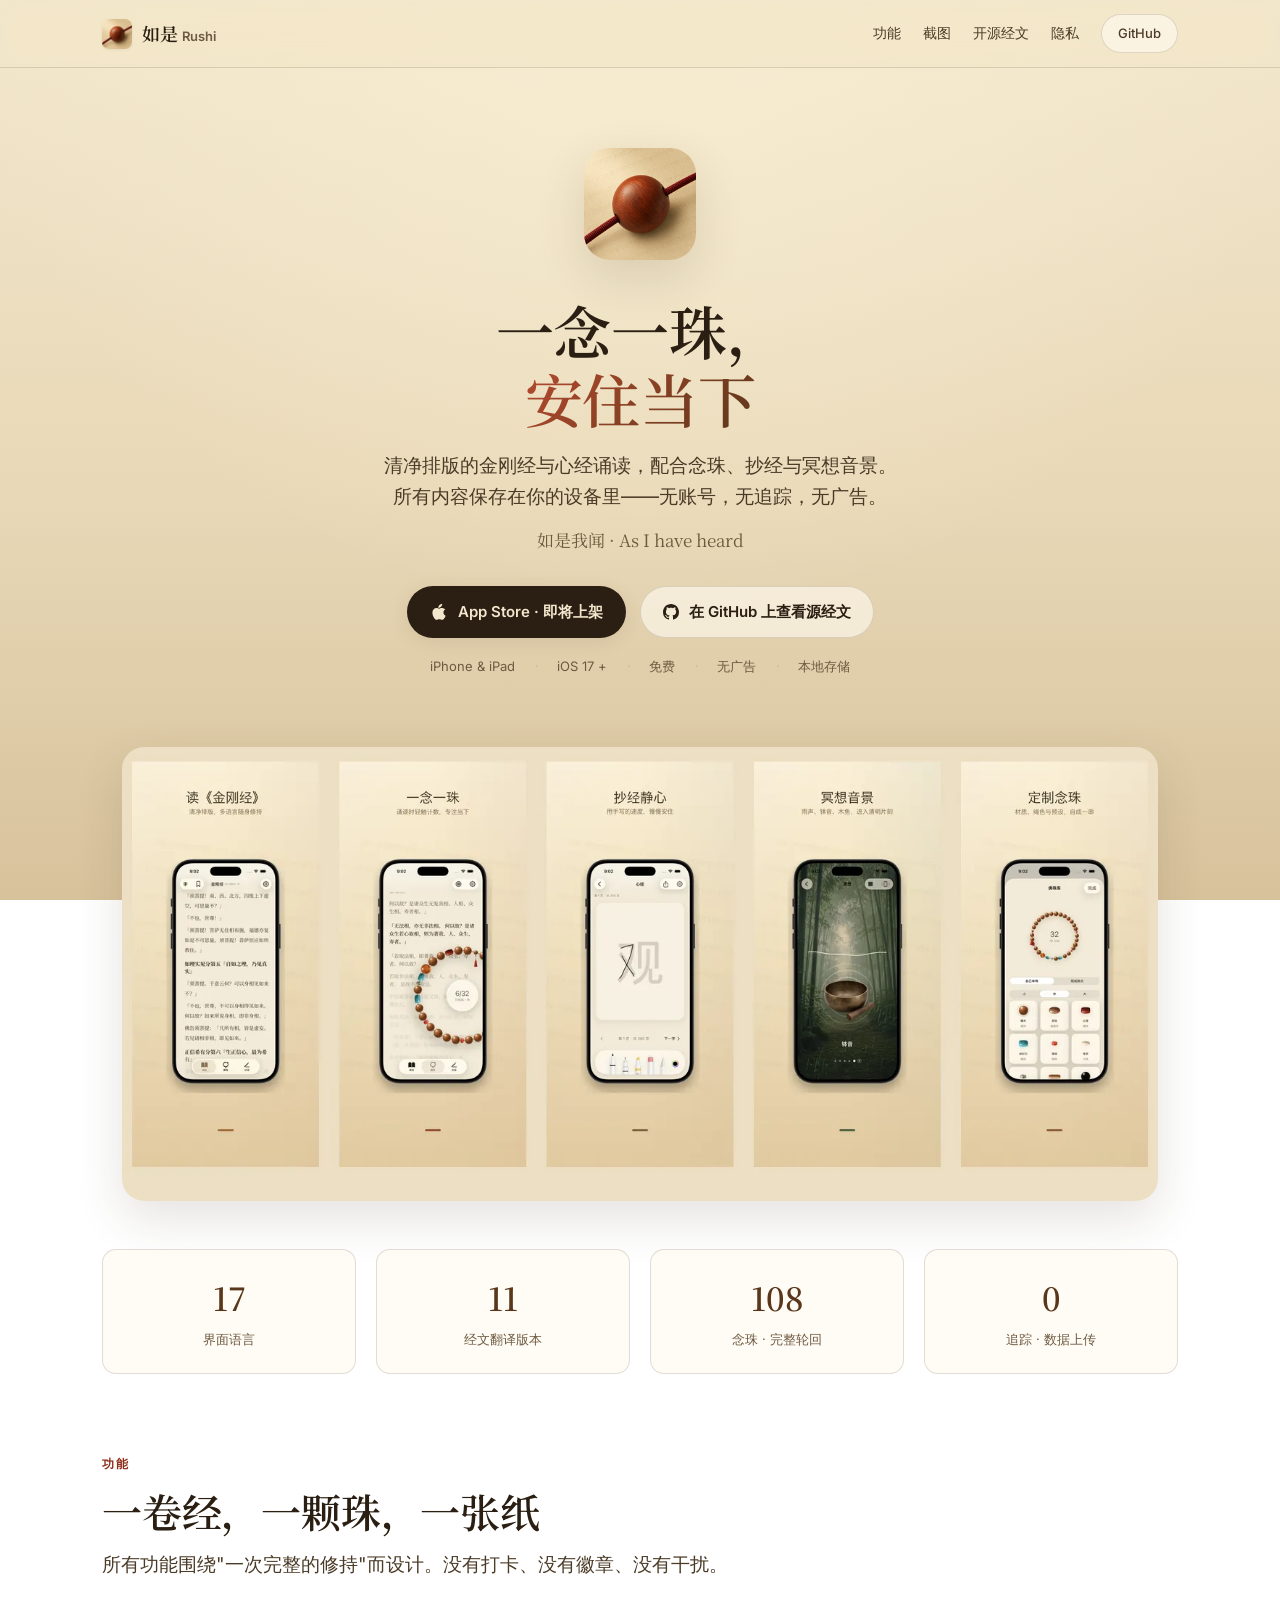
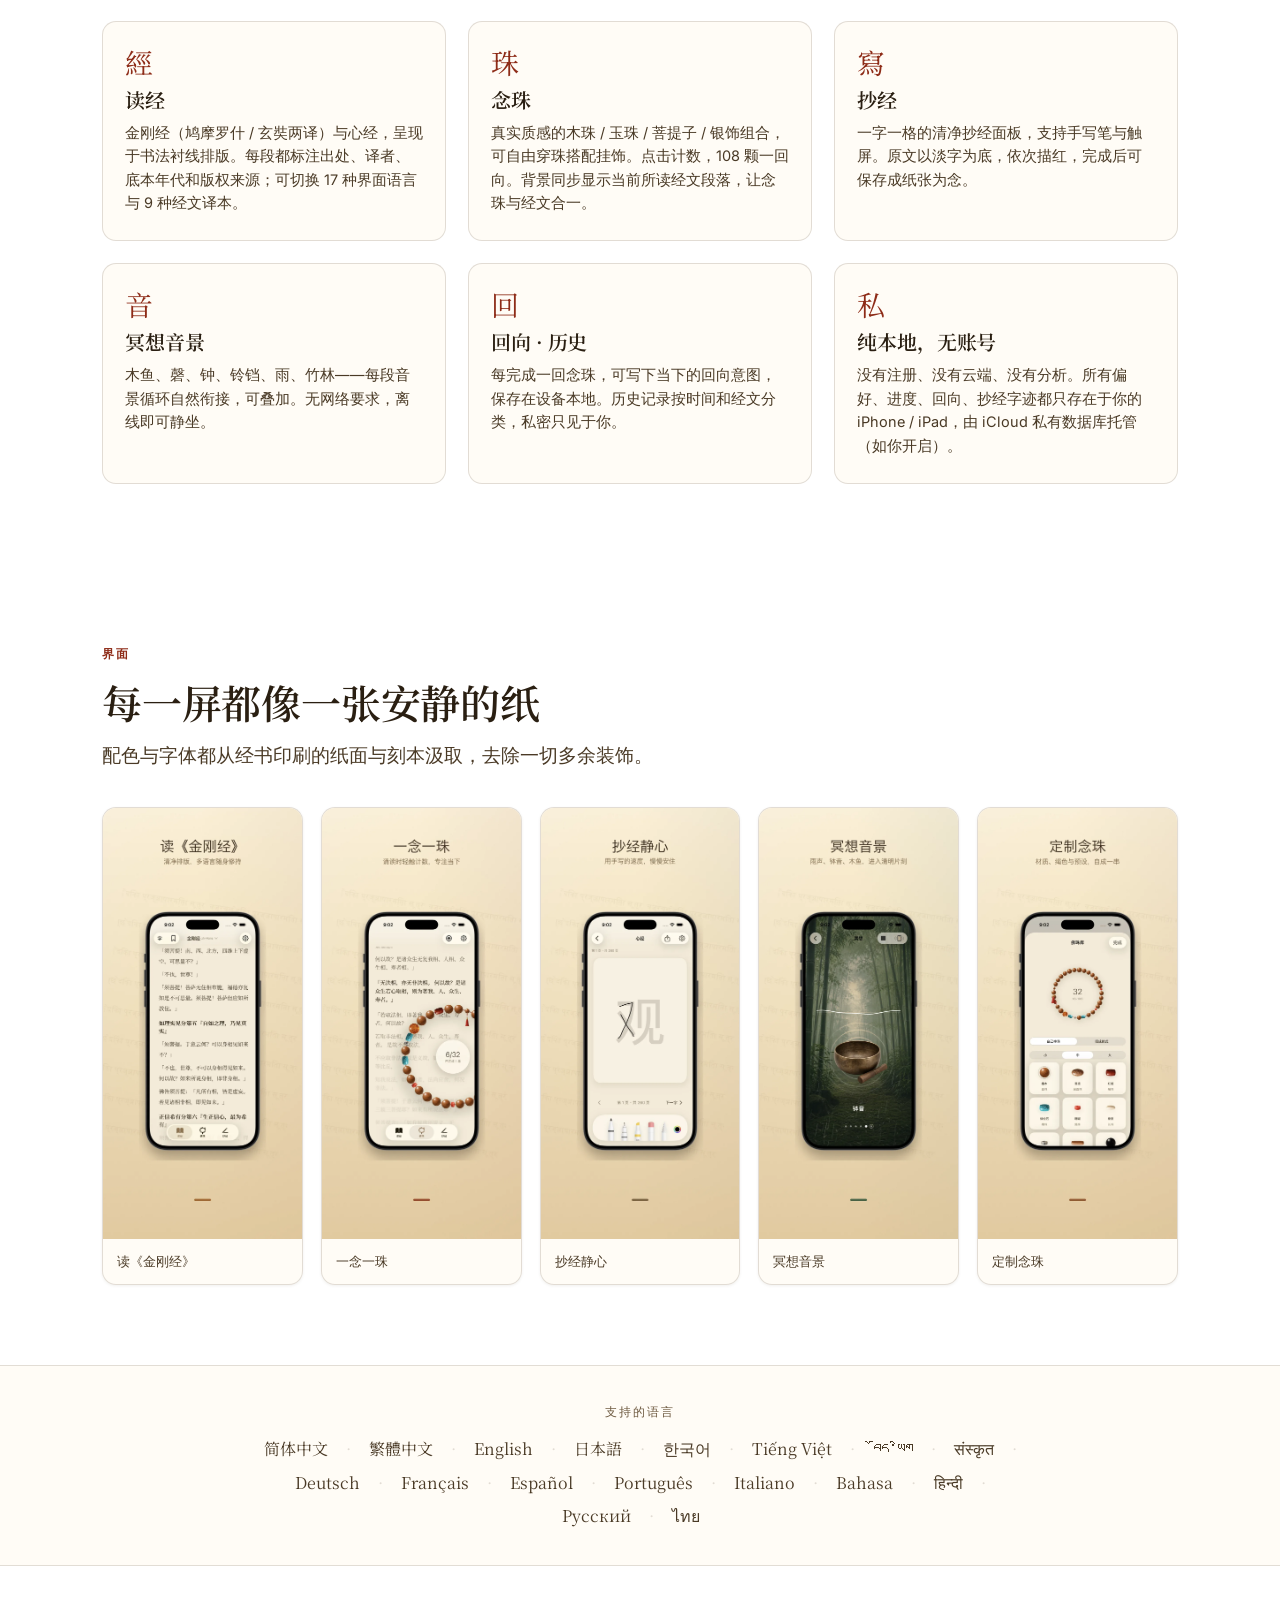
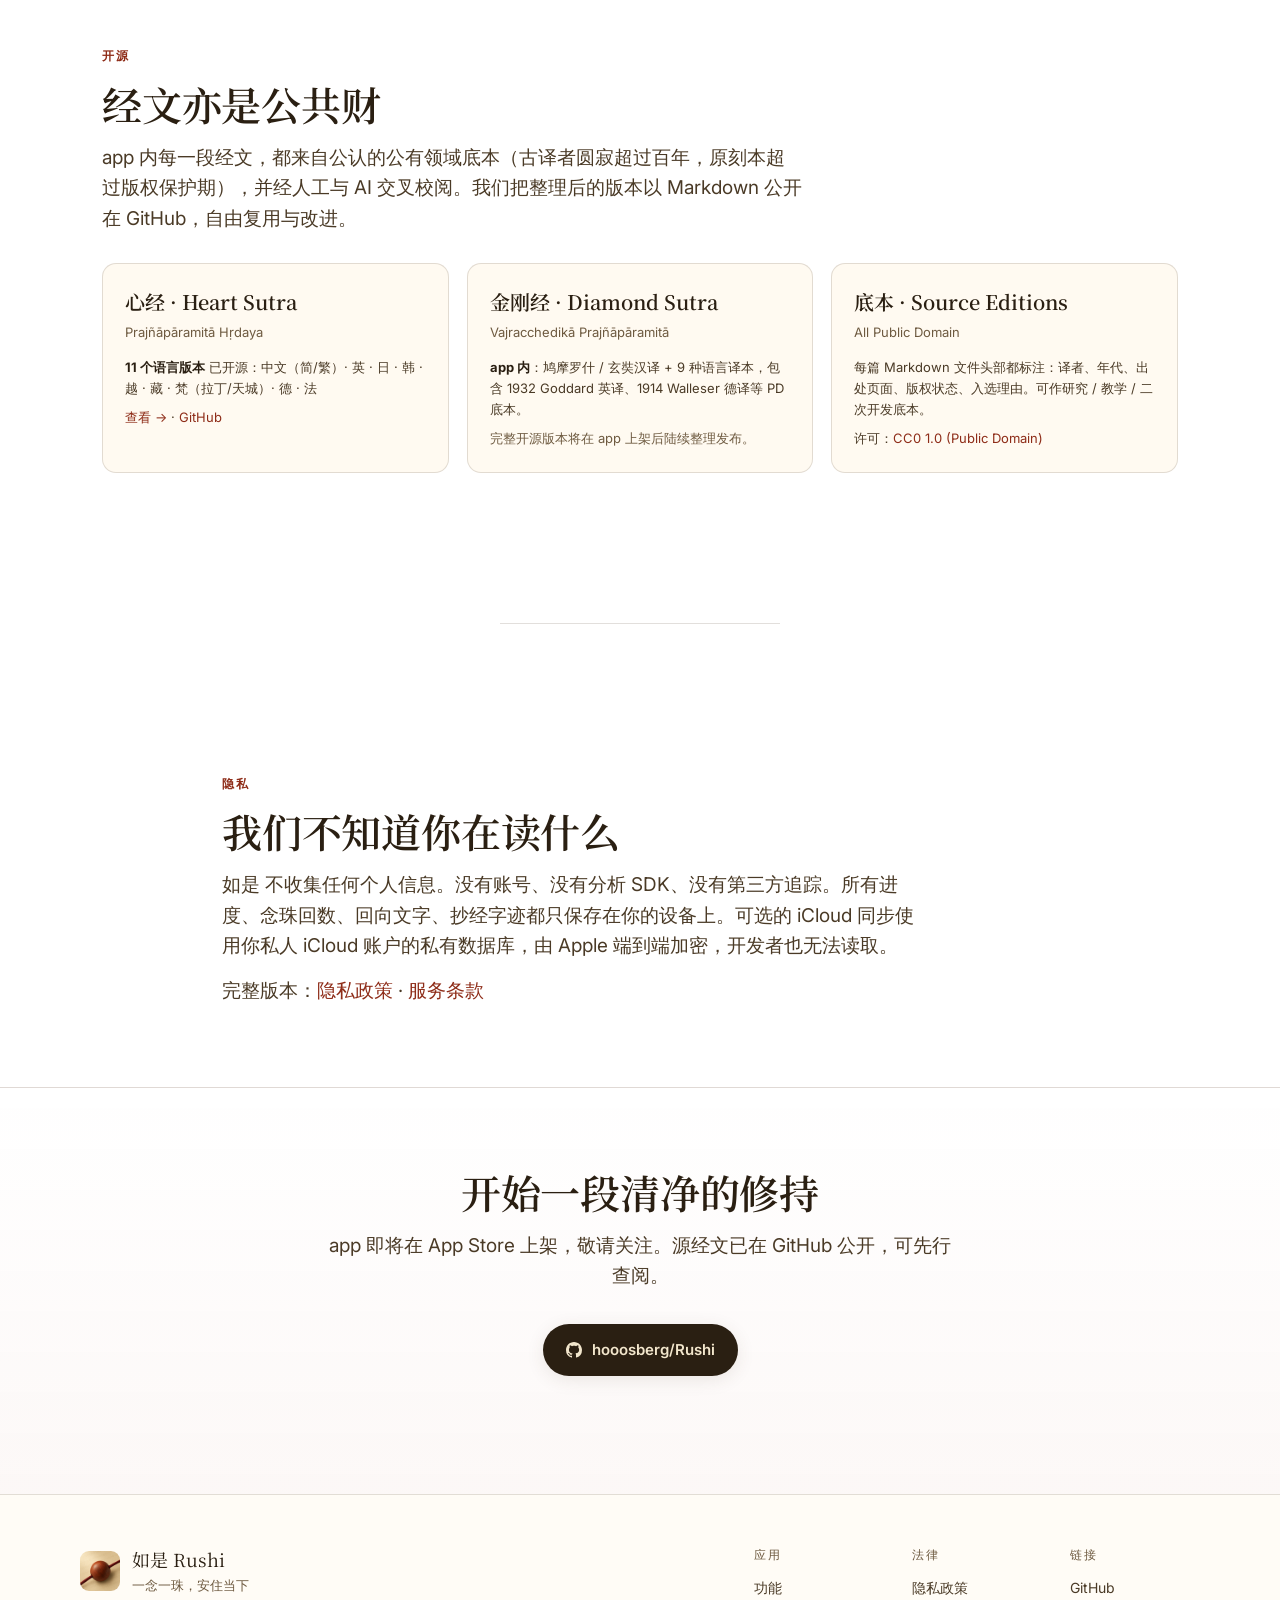
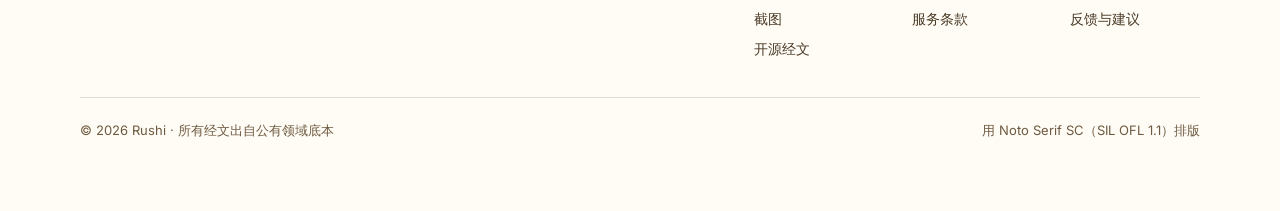
==== index.html @ 954cadf7 "init: 如是 Rushi 落地页 + 心经开源版本 - 站点（GitHub Pages）   - index.html：清净禅意排版的 hero / 功能 / 截图 / 多语言 / 经文开源 / " ====
<!DOCTYPE html>
<html lang="zh-Hans">
<head>
  <meta charset="UTF-8">
  <meta name="viewport" content="width=device-width, initial-scale=1.0">
  <title>如是 Rushi — 一念一珠，安住当下 · 金刚经 / 心经多语种诵读</title>
  <meta name="description" content="如是（Rushi）是一款 iPhone / iPad 上的清净修持应用：读经、念珠、抄经、冥想音景，支持中文、英文、日文、韩文、越南文、藏文、梵文、德文、法文等十余种语言。100% 设备本地，无账号、无追踪、无广告。">
  <meta name="keywords" content="金刚经, 心经, 念珠, 佛珠 app, 抄经, 冥想 app, Diamond Sutra, Heart Sutra, mala, prajna, mindfulness app">
  <meta name="author" content="Rushi">
  <meta name="theme-color" content="#F2E6CC">
  <link rel="canonical" href="https://hooosberg.github.io/Rushi/">
  <link rel="stylesheet" href="./styles.css">
  <link rel="icon" type="image/png" sizes="32x32" href="./icons/app-icon-32.png">
  <link rel="icon" type="image/png" sizes="192x192" href="./icons/app-icon-180.png">
  <link rel="apple-touch-icon" sizes="180x180" href="./icons/app-icon-180.png">

  <!-- Open Graph / Twitter -->
  <meta property="og:title" content="如是 Rushi — 一念一珠，安住当下">
  <meta property="og:description" content="清净排版的金刚经 / 心经多语种诵读、念珠、抄经与冥想音景。100% 本地，无追踪。">
  <meta property="og:type" content="website">
  <meta property="og:url" content="https://hooosberg.github.io/Rushi/">
  <meta property="og:image" content="https://hooosberg.github.io/Rushi/posters/sheet-zh-Hans.webp">
  <meta property="og:locale" content="zh_CN">
  <meta property="og:locale:alternate" content="en_US">
  <meta property="og:locale:alternate" content="ja_JP">
  <meta property="og:locale:alternate" content="ko_KR">
  <meta name="twitter:card" content="summary_large_image">
  <meta name="twitter:title" content="如是 Rushi — 一念一珠，安住当下">
  <meta name="twitter:description" content="清净排版的金刚经 / 心经多语种诵读、念珠、抄经与冥想音景。">
  <meta name="twitter:image" content="https://hooosberg.github.io/Rushi/posters/sheet-zh-Hans.webp">

  <!-- Structured data -->
  <script type="application/ld+json">
  {
    "@context": "https://schema.org",
    "@type": "MobileApplication",
    "name": "如是 Rushi",
    "operatingSystem": "iOS 17.0+",
    "applicationCategory": "LifestyleApplication",
    "applicationSubCategory": "Mindfulness & Buddhist Practice",
    "description": "清净排版的金刚经 / 心经多语种诵读、念珠、抄经与冥想音景。所有数据保存在设备本地。",
    "url": "https://hooosberg.github.io/Rushi/",
    "image": "https://hooosberg.github.io/Rushi/icons/app-icon-1024.png",
    "inLanguage": ["zh-Hans","zh-Hant","en","ja","ko","vi","bo","sa","de","fr","th","hi","es","pt","ru","it","id"],
    "offers": { "@type": "Offer", "price": "0", "priceCurrency": "USD" }
  }
  </script>
</head>
<body>

<!-- ============================ Nav ============================ -->
<nav class="nav">
  <div class="nav-inner">
    <a href="#top" class="nav-brand">
      <img src="./icons/app-icon-64.png" alt="如是 app icon">
      <span><span class="name-cn">如是</span><span class="name-en">Rushi</span></span>
    </a>
    <div class="nav-links">
      <a href="#features">功能</a>
      <a href="#screenshots">截图</a>
      <a href="#sutras">开源经文</a>
      <a href="#privacy-promise">隐私</a>
      <a href="https://github.com/hooosberg/Rushi" class="btn btn-outline" style="padding:8px 16px;font-size:13px">GitHub</a>
    </div>
  </div>
</nav>

<!-- ============================ Hero ============================ -->
<section class="hero" id="top">
  <img src="./icons/app-icon-180.png" alt="如是 app icon" class="hero-icon">
  <h1>一念一珠，<br><span class="glyph">安住当下</span></h1>
  <p class="lede">清净排版的金刚经与心经诵读，配合念珠、抄经与冥想音景。<br>所有内容保存在你的设备里——无账号，无追踪，无广告。</p>
  <p class="subtitle">如是我闻 · As I have heard</p>

  <div class="cta-row">
    <a href="#download" class="btn btn-primary">
      <svg width="18" height="18" viewBox="0 0 384 512" fill="currentColor"><path d="M318.7 268.7c-.2-36.7 16.4-64.4 50-84.8-18.8-26.9-47.2-41.7-84.7-44.6-35.5-2.8-74.3 20.7-88.5 20.7-15 0-49.4-19.7-76.4-19.7C63.3 141.2 4 184.8 4 273.5q0 39.3 14.4 81.2c12.8 36.7 59 126.7 107.2 125.2 25.2-.6 43-17.9 75.8-17.9 31.8 0 48.3 17.9 76.4 17.9 48.6-.7 90.4-82.5 102.6-119.3-65.2-30.7-61.7-90-61.7-91.9zM254.6 100.4C285.3 64 282.5 30.9 281.6 19c-27.6 1.6-59.5 18.8-77.7 39.9-20 22.6-31.7 50.6-29.2 81.9 29.8 2.3 56.9-13 79.9-40.4z"/></svg>
      App Store · 即将上架
    </a>
    <a href="https://github.com/hooosberg/Rushi" class="btn btn-outline">
      <svg width="16" height="16" viewBox="0 0 16 16" fill="currentColor"><path d="M8 0c4.42 0 8 3.58 8 8a8.013 8.013 0 0 1-5.45 7.59c-.4.08-.55-.17-.55-.38 0-.27.01-1.13.01-2.2 0-.75-.25-1.23-.54-1.48 1.78-.2 3.65-.88 3.65-3.95 0-.88-.31-1.59-.82-2.15.08-.2.36-1.02-.08-2.12 0 0-.67-.22-2.2.82-.64-.18-1.32-.27-2-.27-.68 0-1.36.09-2 .27-1.53-1.03-2.2-.82-2.2-.82-.44 1.1-.16 1.92-.08 2.12-.51.56-.82 1.28-.82 2.15 0 3.06 1.86 3.75 3.64 3.95-.23.2-.44.55-.51 1.07-.46.21-1.61.55-2.33-.66-.15-.24-.6-.83-1.23-.82-.67.01-.27.38.01.53.34.19.73.9.82 1.13.16.45.68 1.31 2.69.94 0 .67.01 1.3.01 1.49 0 .21-.15.45-.55.38A7.995 7.995 0 0 1 0 8c0-4.42 3.58-8 8-8Z"/></svg>
      在 GitHub 上查看源经文
    </a>
  </div>

  <div class="hero-meta">
    <span>iPhone &amp; iPad</span>
    <span>iOS 17 +</span>
    <span>免费</span>
    <span>无广告</span>
    <span>本地存储</span>
  </div>
</section>

<!-- ============================ Hero poster ============================ -->
<div class="hero-sheet">
  <img src="./posters/sheet-zh-Hans.webp" alt="如是 app 五屏预览：读经、念珠、抄经、冥想音景、念珠库" loading="lazy">
</div>

<!-- ============================ Stats ============================ -->
<div class="stat-row">
  <div class="stat"><span class="num">17</span><span class="label">界面语言</span></div>
  <div class="stat"><span class="num">11</span><span class="label">经文翻译版本</span></div>
  <div class="stat"><span class="num">108</span><span class="label">念珠 · 完整轮回</span></div>
  <div class="stat"><span class="num">0</span><span class="label">追踪 · 数据上传</span></div>
</div>

<!-- ============================ Features ============================ -->
<section class="section" id="features">
  <p class="eyebrow">功能</p>
  <h2>一卷经，一颗珠，一张纸</h2>
  <p class="lede">所有功能围绕"一次完整的修持"而设计。没有打卡、没有徽章、没有干扰。</p>

  <div class="features">
    <div class="feature">
      <div class="feature-glyph">經</div>
      <h3>读经</h3>
      <p>金刚经（鸠摩罗什 / 玄奘两译）与心经，呈现于书法衬线排版。每段都标注出处、译者、底本年代和版权来源；可切换 17 种界面语言与 9 种经文译本。</p>
    </div>
    <div class="feature">
      <div class="feature-glyph">珠</div>
      <h3>念珠</h3>
      <p>真实质感的木珠 / 玉珠 / 菩提子 / 银饰组合，可自由穿珠搭配挂饰。点击计数，108 颗一回向。背景同步显示当前所读经文段落，让念珠与经文合一。</p>
    </div>
    <div class="feature">
      <div class="feature-glyph">寫</div>
      <h3>抄经</h3>
      <p>一字一格的清净抄经面板，支持手写笔与触屏。原文以淡字为底，依次描红，完成后可保存成纸张为念。</p>
    </div>
    <div class="feature">
      <div class="feature-glyph">音</div>
      <h3>冥想音景</h3>
      <p>木鱼、磬、钟、铃铛、雨、竹林——每段音景循环自然衔接，可叠加。无网络要求，离线即可静坐。</p>
    </div>
    <div class="feature">
      <div class="feature-glyph">回</div>
      <h3>回向 · 历史</h3>
      <p>每完成一回念珠，可写下当下的回向意图，保存在设备本地。历史记录按时间和经文分类，私密只见于你。</p>
    </div>
    <div class="feature">
      <div class="feature-glyph">私</div>
      <h3>纯本地，无账号</h3>
      <p>没有注册、没有云端、没有分析。所有偏好、进度、回向、抄经字迹都只存在于你的 iPhone / iPad，由 iCloud 私有数据库托管（如你开启）。</p>
    </div>
  </div>
</section>

<!-- ============================ Screenshots ============================ -->
<section class="section" id="screenshots">
  <p class="eyebrow">界面</p>
  <h2>每一屏都像一张安静的纸</h2>
  <p class="lede">配色与字体都从经书印刷的纸面与刻本汲取，去除一切多余装饰。</p>

  <div class="shots">
    <div class="shot">
      <img src="./posters/zh-Hans/01-read-diamond-sutra.webp" alt="读经界面 — 金刚经" loading="lazy">
      <div class="shot-caption">读《金刚经》</div>
    </div>
    <div class="shot">
      <img src="./posters/zh-Hans/02-mindful-beads.webp" alt="念珠界面" loading="lazy">
      <div class="shot-caption">一念一珠</div>
    </div>
    <div class="shot">
      <img src="./posters/zh-Hans/03-copy-practice.webp" alt="抄经界面" loading="lazy">
      <div class="shot-caption">抄经静心</div>
    </div>
    <div class="shot">
      <img src="./posters/zh-Hans/04-meditation-sounds.webp" alt="冥想音景界面" loading="lazy">
      <div class="shot-caption">冥想音景</div>
    </div>
    <div class="shot">
      <img src="./posters/zh-Hans/05-bead-library.webp" alt="念珠库" loading="lazy">
      <div class="shot-caption">定制念珠</div>
    </div>
  </div>
</section>

<!-- ============================ Languages strip ============================ -->
<div class="lang-strip">
  <p class="lang-strip-label">支持的语言</p>
  <div class="lang-list">
    <span>简体中文</span><span>繁體中文</span><span>English</span><span>日本語</span><span>한국어</span>
    <span>Tiếng Việt</span><span>བོད་ཡིག</span><span>संस्कृत</span><span>Deutsch</span><span>Français</span>
    <span>Español</span><span>Português</span><span>Italiano</span><span>Bahasa</span><span>हिन्दी</span>
    <span>Русский</span><span>ไทย</span>
  </div>
</div>

<!-- ============================ Open-source sutras ============================ -->
<section class="section" id="sutras">
  <p class="eyebrow">开源</p>
  <h2>经文亦是公共财</h2>
  <p class="lede">app 内每一段经文，都来自公认的公有领域底本（古译者圆寂超过百年，原刻本超过版权保护期），并经人工与 AI 交叉校阅。我们把整理后的版本以 Markdown 公开在 GitHub，自由复用与改进。</p>

  <div class="sutras-grid">
    <div class="sutra-card">
      <div class="title-cn">心经 · Heart Sutra</div>
      <div class="title-en">Prajñāpāramitā Hṛdaya</div>
      <p class="meta"><strong>11 个语言版本</strong> 已开源：中文（简/繁）· 英 · 日 · 韩 · 越 · 藏 · 梵（拉丁/天城）· 德 · 法</p>
      <p class="meta" style="margin-top:8px"><a href="./scriptures/xin-jing/">查看 →</a> · <a href="https://github.com/hooosberg/Rushi/tree/main/scriptures/xin-jing">GitHub</a></p>
    </div>
    <div class="sutra-card">
      <div class="title-cn">金刚经 · Diamond Sutra</div>
      <div class="title-en">Vajracchedikā Prajñāpāramitā</div>
      <p class="meta"><strong>app 内</strong>：鸠摩罗什 / 玄奘汉译 + 9 种语言译本，包含 1932 Goddard 英译、1914 Walleser 德译等 PD 底本。</p>
      <p class="meta" style="margin-top:8px;color:var(--muted)">完整开源版本将在 app 上架后陆续整理发布。</p>
    </div>
    <div class="sutra-card">
      <div class="title-cn">底本 · Source Editions</div>
      <div class="title-en">All Public Domain</div>
      <p class="meta">每篇 Markdown 文件头部都标注：译者、年代、出处页面、版权状态、入选理由。可作研究 / 教学 / 二次开发底本。</p>
      <p class="meta" style="margin-top:8px">许可：<a href="https://creativecommons.org/publicdomain/zero/1.0/">CC0 1.0 (Public Domain)</a></p>
    </div>
  </div>
</section>

<div class="divider"></div>

<!-- ============================ Privacy promise ============================ -->
<section class="section section-narrow" id="privacy-promise">
  <p class="eyebrow">隐私</p>
  <h2>我们不知道你在读什么</h2>
  <p class="lede">如是 不收集任何个人信息。没有账号、没有分析 SDK、没有第三方追踪。所有进度、念珠回数、回向文字、抄经字迹都只保存在你的设备上。可选的 iCloud 同步使用你私人 iCloud 账户的私有数据库，由 Apple 端到端加密，开发者也无法读取。</p>
  <p class="lede" style="margin-top:14px">完整版本：<a href="./privacy.html">隐私政策</a> · <a href="./terms.html">服务条款</a></p>
</section>

<!-- ============================ Final CTA ============================ -->
<section class="cta-section" id="download">
  <h2>开始一段清净的修持</h2>
  <p class="lede" style="margin:14px auto 28px">app 即将在 App Store 上架，敬请关注。源经文已在 GitHub 公开，可先行查阅。</p>
  <div class="cta-row">
    <a href="https://github.com/hooosberg/Rushi" class="btn btn-primary">
      <svg width="16" height="16" viewBox="0 0 16 16" fill="currentColor"><path d="M8 0c4.42 0 8 3.58 8 8a8.013 8.013 0 0 1-5.45 7.59c-.4.08-.55-.17-.55-.38 0-.27.01-1.13.01-2.2 0-.75-.25-1.23-.54-1.48 1.78-.2 3.65-.88 3.65-3.95 0-.88-.31-1.59-.82-2.15.08-.2.36-1.02-.08-2.12 0 0-.67-.22-2.2.82-.64-.18-1.32-.27-2-.27-.68 0-1.36.09-2 .27-1.53-1.03-2.2-.82-2.2-.82-.44 1.1-.16 1.92-.08 2.12-.51.56-.82 1.28-.82 2.15 0 3.06 1.86 3.75 3.64 3.95-.23.2-.44.55-.51 1.07-.46.21-1.61.55-2.33-.66-.15-.24-.6-.83-1.23-.82-.67.01-.27.38.01.53.34.19.73.9.82 1.13.16.45.68 1.31 2.69.94 0 .67.01 1.3.01 1.49 0 .21-.15.45-.55.38A7.995 7.995 0 0 1 0 8c0-4.42 3.58-8 8-8Z"/></svg>
      hooosberg/Rushi
    </a>
  </div>
</section>

<!-- ============================ Footer ============================ -->
<footer>
  <div class="foot-inner">
    <div class="foot-brand">
      <img src="./icons/app-icon-96.png" alt="如是">
      <div>
        <div>如是 Rushi</div>
        <div style="font-size:13px;color:var(--muted);font-family:var(--sans);font-weight:400">一念一珠，安住当下</div>
      </div>
    </div>
    <div class="foot-links">
      <div class="foot-col">
        <span class="foot-col-title">应用</span>
        <a href="#features">功能</a>
        <a href="#screenshots">截图</a>
        <a href="#sutras">开源经文</a>
      </div>
      <div class="foot-col">
        <span class="foot-col-title">法律</span>
        <a href="./privacy.html">隐私政策</a>
        <a href="./terms.html">服务条款</a>
      </div>
      <div class="foot-col">
        <span class="foot-col-title">链接</span>
        <a href="https://github.com/hooosberg/Rushi">GitHub</a>
        <a href="https://github.com/hooosberg/Rushi/issues">反馈与建议</a>
      </div>
    </div>
  </div>
  <div class="foot-bottom">
    <span>© 2026 Rushi · 所有经文出自公有领域底本</span>
    <span>用 Noto Serif SC（SIL OFL 1.1）排版</span>
  </div>
</footer>

</body>
</html>
---- styles.css ----
/* Rushi (如是) — landing styles
   A warm, paper-and-ink palette inspired by the in-app theme: cream paper,
   sandalwood, vermillion accent, slate ink. Mobile-first, no JS framework. */

@import url('https://fonts.googleapis.com/css2?family=Noto+Serif+SC:wght@400;500;600;700&family=Inter:wght@400;500;600;700;800&display=swap');

*, *::before, *::after { margin: 0; padding: 0; box-sizing: border-box; }

:root {
  --paper:     #F2E6CC;
  --paper-2:   #E8D8B7;
  --paper-3:   #D7C29B;
  --ink:       #2A1F12;
  --ink-2:     #4A3A26;
  --muted:     #6E5A40;
  --line:      rgba(74, 58, 38, 0.16);
  --wood:      #5A371B;
  --wood-deep: #2A1408;
  --wood-light:#8C5A36;
  --vermilion: #B84A2E;
  --vermilion-dark: #8E2C18;
  --jade:      #4F7A60;
  --gold:      #B98A3C;
  --surface:   rgba(255, 250, 240, 0.62);
  --surface-2: rgba(255, 250, 240, 0.92);
  --shadow-sm: 0 1px 3px rgba(74, 58, 38, 0.08);
  --shadow-md: 0 4px 18px rgba(74, 58, 38, 0.10);
  --shadow-lg: 0 18px 48px rgba(74, 58, 38, 0.14);
  --radius:    14px;
  --radius-lg: 22px;
  --max-w:     1120px;
  --serif: 'Noto Serif SC', 'Songti SC', 'Songti TC', serif;
  --sans:  'Inter', -apple-system, BlinkMacSystemFont, 'Segoe UI', sans-serif;
}

html { scroll-behavior: smooth; }

body {
  font-family: var(--sans);
  color: var(--ink);
  background:
    radial-gradient(circle at 50% -10%, #F8EDD2 0%, transparent 60%),
    linear-gradient(180deg, var(--paper) 0%, var(--paper-2) 55%, var(--paper-3) 100%);
  background-attachment: fixed;
  min-height: 100vh;
  line-height: 1.62;
  -webkit-font-smoothing: antialiased;
  text-rendering: optimizeLegibility;
}

a { color: var(--vermilion-dark); text-decoration: none; }
a:hover { color: var(--vermilion); text-decoration: underline; text-underline-offset: 2px; }

/* ------------ Nav ------------ */
.nav {
  position: sticky; top: 0; z-index: 50;
  backdrop-filter: saturate(140%) blur(14px);
  -webkit-backdrop-filter: saturate(140%) blur(14px);
  background: rgba(242, 230, 204, 0.72);
  border-bottom: 1px solid var(--line);
}
.nav-inner {
  max-width: var(--max-w); margin: 0 auto;
  padding: 14px 22px;
  display: flex; align-items: center; gap: 18px;
}
.nav-brand { display: flex; align-items: center; gap: 10px; font-weight: 600; color: var(--ink); }
.nav-brand img { width: 30px; height: 30px; border-radius: 7px; box-shadow: var(--shadow-sm); }
.nav-brand .name-cn { font-family: var(--serif); font-size: 18px; }
.nav-brand .name-en { font-size: 13px; color: var(--muted); margin-left: 4px; }
.nav-links { margin-left: auto; display: flex; gap: 22px; align-items: center; }
.nav-links a { color: var(--ink-2); font-size: 14px; font-weight: 500; }
.nav-links a:hover { color: var(--vermilion-dark); text-decoration: none; }
@media (max-width: 720px) {
  .nav-links a:not(.btn) { display: none; }
}

/* ------------ Layout ------------ */
.section {
  max-width: var(--max-w); margin: 0 auto;
  padding: 80px 22px;
}
.section-narrow { max-width: 880px; }

.eyebrow {
  font-size: 12px; letter-spacing: 0.18em; text-transform: uppercase;
  color: var(--vermilion-dark); font-weight: 600;
  margin-bottom: 14px;
}

h1, h2, h3 {
  font-family: var(--serif); color: var(--ink); letter-spacing: -0.005em;
  font-weight: 600;
}
h1 { font-size: clamp(36px, 6vw, 58px); line-height: 1.18; }
h2 { font-size: clamp(28px, 4vw, 40px); line-height: 1.22; margin-bottom: 14px; }
h3 { font-size: 20px; line-height: 1.35; }
.lede { font-size: clamp(16px, 1.6vw, 19px); color: var(--ink-2); max-width: 640px; }

/* ------------ Hero ------------ */
.hero {
  text-align: center;
  padding: 80px 22px 40px;
  max-width: 880px; margin: 0 auto;
}
.hero-icon {
  width: 112px; height: 112px;
  border-radius: 26px;
  box-shadow: var(--shadow-lg);
  margin-bottom: 28px;
}
.hero h1 {
  margin: 0 auto 18px;
  max-width: 780px;
}
.hero h1 .glyph {
  font-family: var(--serif);
  background: linear-gradient(135deg, var(--vermilion) 0%, var(--wood) 100%);
  -webkit-background-clip: text;
  background-clip: text;
  color: transparent;
}
.hero p.lede { margin: 0 auto 14px; }
.hero p.subtitle { color: var(--muted); margin-top: 6px; font-family: var(--serif); font-size: 17px; }

.cta-row {
  display: flex; gap: 14px; justify-content: center; flex-wrap: wrap;
  margin: 32px 0 18px;
}
.btn {
  display: inline-flex; align-items: center; gap: 10px;
  padding: 13px 22px; border-radius: 999px;
  font-size: 15px; font-weight: 600;
  border: 1.5px solid transparent;
  transition: transform 0.15s ease, box-shadow 0.15s ease, background-color 0.15s ease;
  cursor: pointer; text-decoration: none;
}
.btn:hover { transform: translateY(-1px); text-decoration: none; }
.btn-primary {
  background: var(--ink); color: var(--paper);
  box-shadow: var(--shadow-md);
}
.btn-primary:hover { background: var(--wood-deep); color: var(--paper); box-shadow: var(--shadow-lg); }
.btn-outline {
  background: var(--surface);
  color: var(--ink);
  border-color: var(--line);
}
.btn-outline:hover { background: var(--surface-2); color: var(--ink); border-color: var(--ink); }
.btn svg { flex-shrink: 0; }

.hero-meta {
  display: flex; gap: 20px; justify-content: center; flex-wrap: wrap;
  font-size: 13px; color: var(--muted);
  margin-top: 8px;
}
.hero-meta span::before { content: "·"; margin-right: 18px; color: var(--line); }
.hero-meta span:first-child::before { content: ""; margin: 0; }

/* ------------ Hero poster ------------ */
.hero-sheet {
  max-width: 1080px; margin: 30px auto 0;
  padding: 0 22px;
}
.hero-sheet img {
  width: 100%; height: auto;
  border-radius: var(--radius-lg);
  box-shadow: var(--shadow-lg);
}

/* ------------ Stats / facts ------------ */
.stat-row {
  display: grid;
  grid-template-columns: repeat(auto-fit, minmax(160px, 1fr));
  gap: 20px;
  max-width: var(--max-w); margin: 40px auto 0;
  padding: 0 22px;
}
.stat {
  text-align: center;
  padding: 22px 16px;
  background: var(--surface);
  border: 1px solid var(--line);
  border-radius: var(--radius);
}
.stat .num { font-family: var(--serif); font-size: 32px; font-weight: 600; color: var(--wood); display: block; }
.stat .label { font-size: 13px; color: var(--muted); margin-top: 6px; display: block; }

/* ------------ Features ------------ */
.features {
  display: grid;
  grid-template-columns: repeat(auto-fit, minmax(260px, 1fr));
  gap: 22px;
  margin-top: 40px;
}
.feature {
  background: var(--surface);
  border: 1px solid var(--line);
  border-radius: var(--radius);
  padding: 26px 22px;
  transition: transform 0.2s ease, box-shadow 0.2s ease;
}
.feature:hover { transform: translateY(-2px); box-shadow: var(--shadow-md); }
.feature-glyph {
  font-family: var(--serif);
  font-size: 28px; color: var(--vermilion-dark);
  display: inline-block; margin-bottom: 10px;
  line-height: 1;
}
.feature h3 { margin-bottom: 8px; }
.feature p { color: var(--ink-2); font-size: 14.5px; }

/* ------------ Screenshots strip ------------ */
.shots {
  display: grid;
  grid-template-columns: repeat(auto-fit, minmax(190px, 1fr));
  gap: 18px;
  margin-top: 36px;
}
.shot {
  border-radius: var(--radius);
  overflow: hidden;
  background: var(--surface);
  box-shadow: var(--shadow-sm);
  border: 1px solid var(--line);
}
.shot img { width: 100%; height: auto; display: block; }
.shot-caption { padding: 12px 14px; font-size: 13px; color: var(--ink-2); font-weight: 500; }

/* ------------ Languages strip ------------ */
.lang-strip {
  text-align: center;
  background: var(--surface);
  border-top: 1px solid var(--line);
  border-bottom: 1px solid var(--line);
  padding: 36px 22px;
}
.lang-strip-label {
  font-size: 12px; letter-spacing: 0.18em; text-transform: uppercase;
  color: var(--muted); margin-bottom: 14px;
}
.lang-list {
  display: flex; flex-wrap: wrap; justify-content: center;
  gap: 8px 18px;
  font-family: var(--serif);
  font-size: 16px;
  color: var(--ink-2);
  max-width: 760px; margin: 0 auto;
}
.lang-list span { white-space: nowrap; }
.lang-list span::after {
  content: "·"; margin-left: 18px; color: var(--line);
}
.lang-list span:last-child::after { content: ""; }

/* ------------ Sutras / open-source ------------ */
.sutras-grid {
  display: grid;
  grid-template-columns: repeat(auto-fit, minmax(260px, 1fr));
  gap: 18px;
  margin-top: 28px;
}
.sutra-card {
  background: var(--surface-2);
  border: 1px solid var(--line);
  border-radius: var(--radius);
  padding: 22px;
}
.sutra-card .title-cn {
  font-family: var(--serif); font-size: 20px; font-weight: 600; color: var(--ink);
  margin-bottom: 4px;
}
.sutra-card .title-en { font-size: 13px; color: var(--muted); margin-bottom: 14px; }
.sutra-card .meta { font-size: 13px; color: var(--ink-2); }
.sutra-card .meta strong { color: var(--ink); }

/* ------------ CTA section ------------ */
.cta-section {
  text-align: center;
  background:
    linear-gradient(180deg, transparent 0%, rgba(184, 74, 46, 0.04) 100%);
  padding: 80px 22px 100px;
  border-top: 1px solid var(--line);
}

/* ------------ Footer ------------ */
footer {
  padding: 50px 22px 70px;
  border-top: 1px solid var(--line);
  background: var(--surface);
}
.foot-inner {
  max-width: var(--max-w); margin: 0 auto;
  display: flex; flex-wrap: wrap; gap: 30px;
  justify-content: space-between; align-items: flex-start;
}
.foot-brand {
  display: flex; align-items: center; gap: 12px;
  font-family: var(--serif); font-size: 18px; color: var(--ink);
}
.foot-brand img { width: 40px; height: 40px; border-radius: 9px; }
.foot-links { display: flex; gap: 28px; flex-wrap: wrap; }
.foot-col { display: flex; flex-direction: column; gap: 8px; min-width: 130px; }
.foot-col-title {
  font-size: 12px; letter-spacing: 0.16em; text-transform: uppercase;
  color: var(--muted); margin-bottom: 4px;
}
.foot-col a { color: var(--ink-2); font-size: 14px; }
.foot-col a:hover { color: var(--vermilion-dark); }
.foot-bottom {
  max-width: var(--max-w); margin: 36px auto 0;
  padding-top: 22px; border-top: 1px solid var(--line);
  display: flex; justify-content: space-between; flex-wrap: wrap; gap: 16px;
  font-size: 13px; color: var(--muted);
}

/* ------------ Legal pages ------------ */
.legal-page {
  max-width: 760px; margin: 0 auto;
  padding: 60px 22px 80px;
  font-size: 16px; line-height: 1.78;
  color: var(--ink-2);
}
.legal-page h1 {
  font-size: 38px; color: var(--ink); margin-bottom: 8px;
}
.legal-page h2 {
  font-size: 22px; color: var(--ink); margin: 36px 0 10px;
  padding-top: 16px; border-top: 1px solid var(--line);
}
.legal-page h2:first-of-type { padding-top: 0; border-top: none; }
.legal-page p { margin-bottom: 14px; }
.legal-page ul, .legal-page ol { padding-left: 22px; margin-bottom: 14px; }
.legal-page li { margin-bottom: 6px; }
.legal-page table {
  width: 100%; margin: 12px 0 18px;
  border-collapse: collapse; font-size: 14.5px;
}
.legal-page th, .legal-page td {
  text-align: left; vertical-align: top;
  padding: 10px 12px;
  border-bottom: 1px solid var(--line);
}
.legal-page th { background: var(--surface); color: var(--ink); font-weight: 600; }
.legal-page code {
  background: rgba(74, 58, 38, 0.08);
  padding: 2px 6px; border-radius: 4px;
  font-size: 13.5px; font-family: ui-monospace, SF Mono, Menlo, monospace;
}
.legal-page .updated {
  color: var(--muted); font-size: 14px; margin-bottom: 28px;
}
.back-link {
  display: inline-block; margin-bottom: 32px;
  color: var(--muted); font-size: 14px;
}

/* ------------ Misc ------------ */
.divider {
  height: 1px; background: var(--line); margin: 70px auto;
  max-width: 280px;
}
.section h2 + .lede { margin-top: 8px; max-width: 700px; }
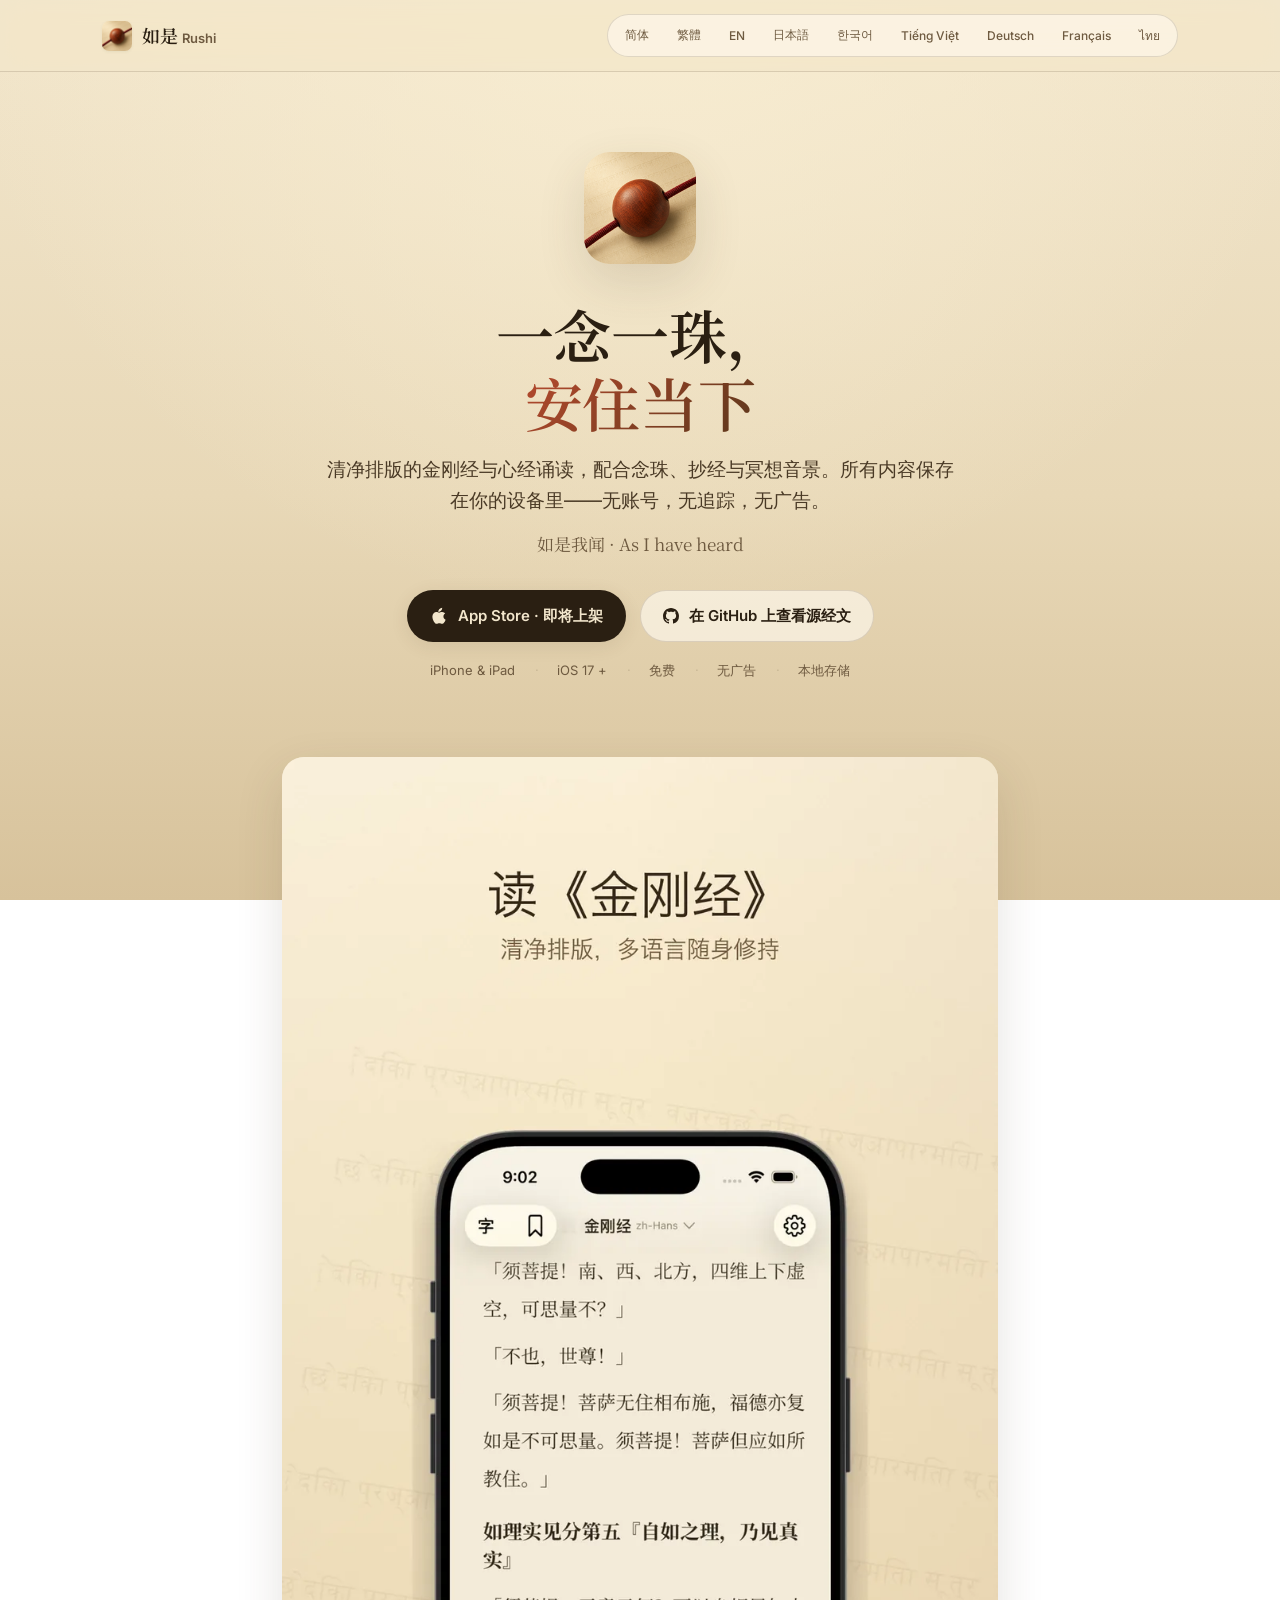
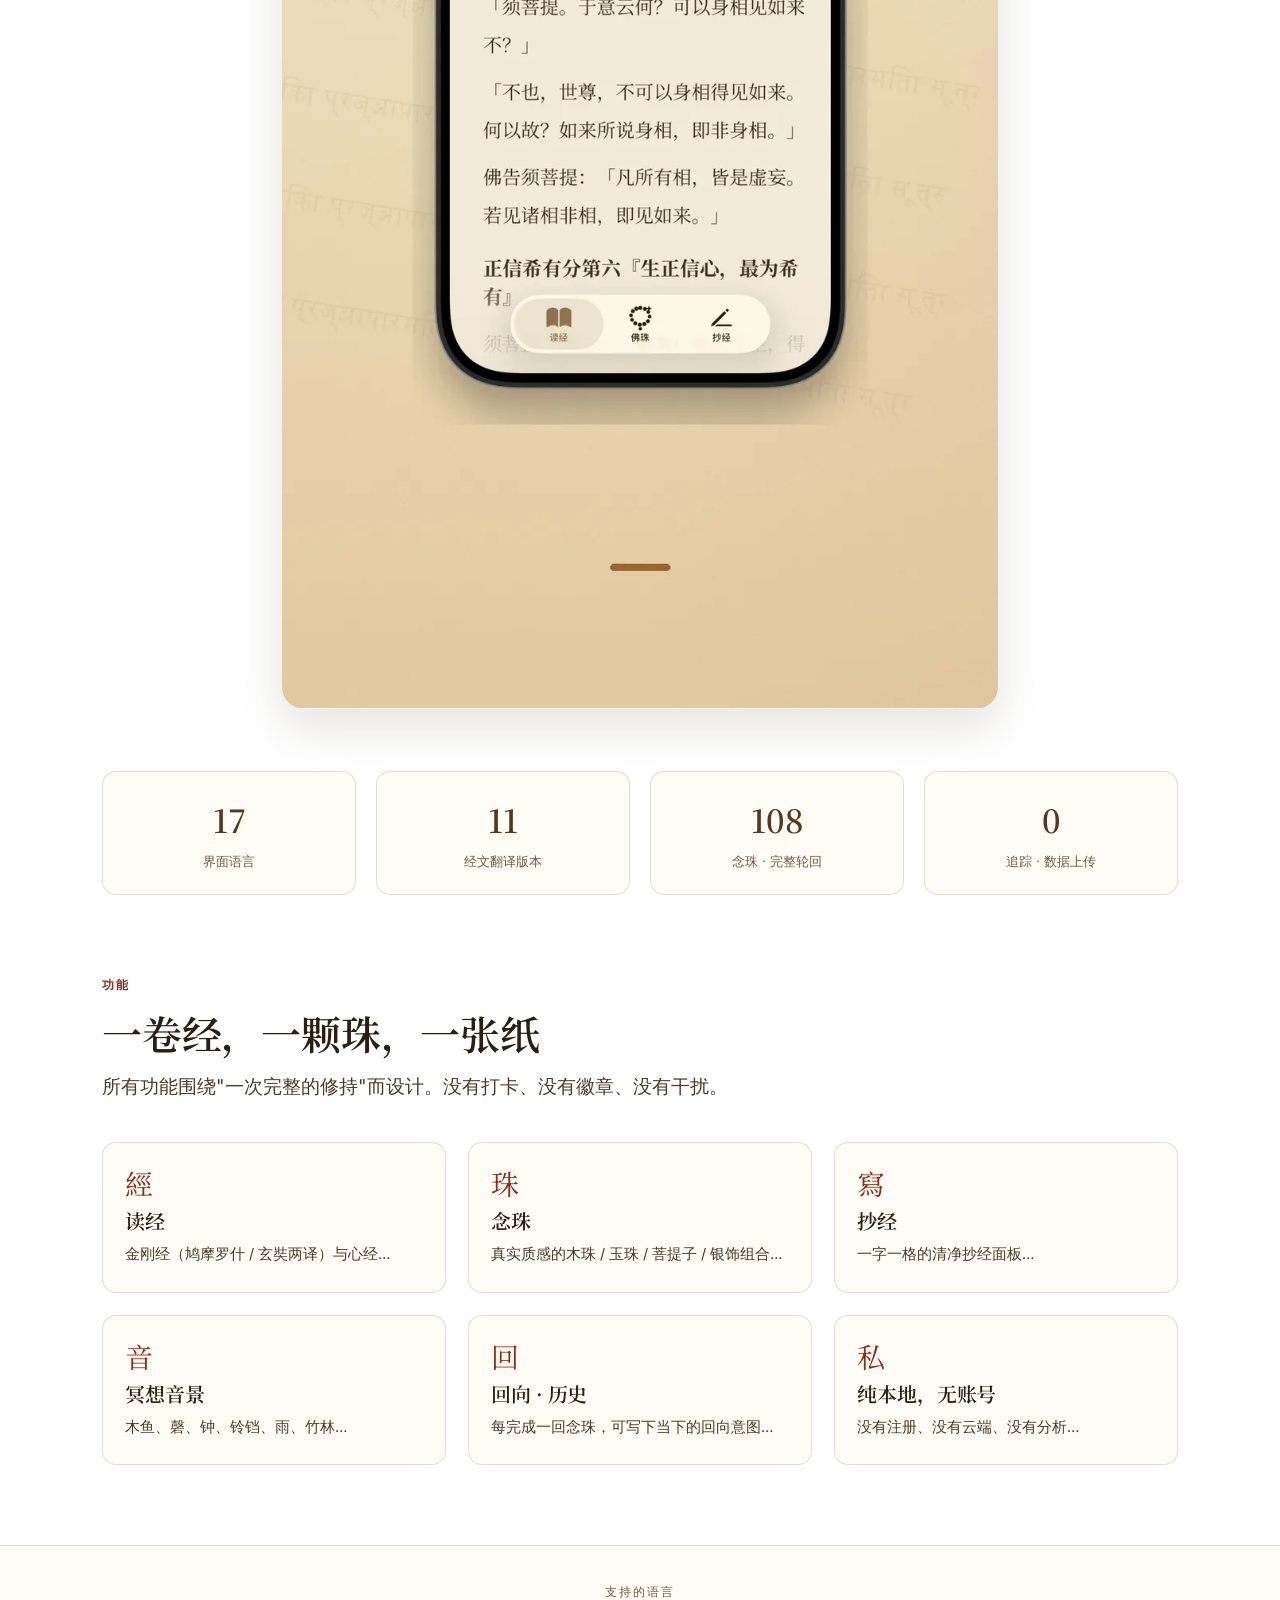
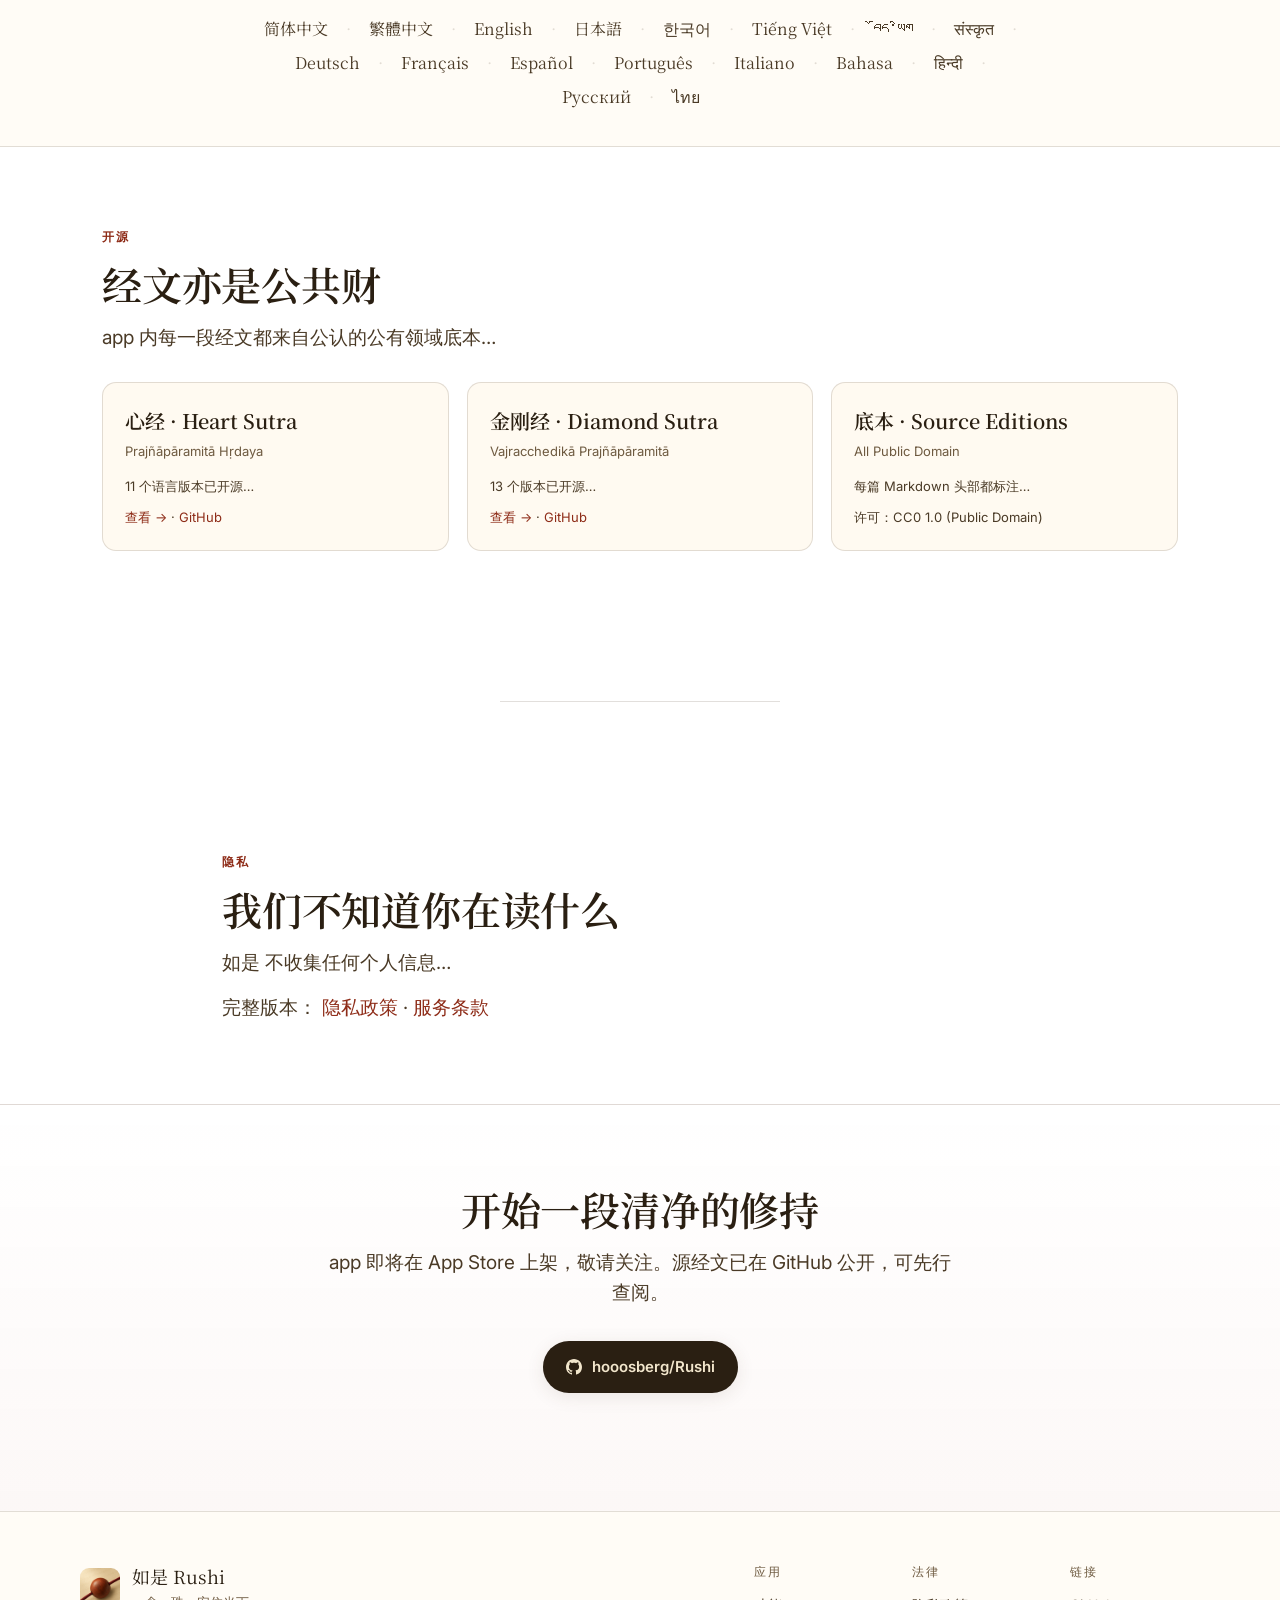
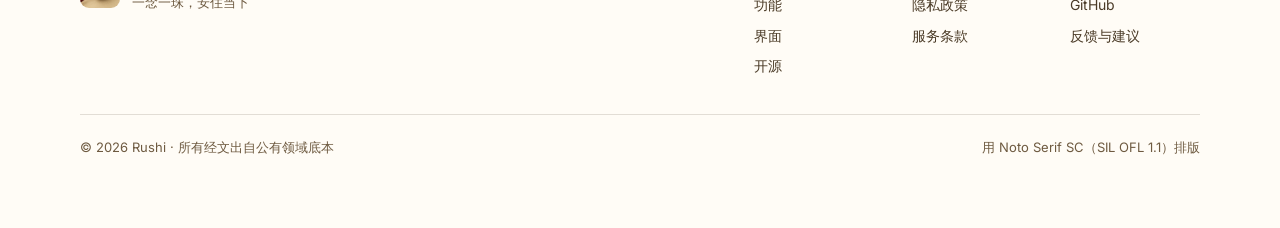
==== commit 4e73e8b3: "feat: poster carousel + 9-language site i18n + Diamond Sutra open-source 落地页： - 替换静态 5 屏 sheet 为单张海报" ====
--- a/index.html
+++ b/index.html
@@ -3,46 +3,57 @@
 <head>
   <meta charset="UTF-8">
   <meta name="viewport" content="width=device-width, initial-scale=1.0">
-  <title>如是 Rushi — 一念一珠，安住当下 · 金刚经 / 心经多语种诵读</title>
-  <meta name="description" content="如是（Rushi）是一款 iPhone / iPad 上的清净修持应用：读经、念珠、抄经、冥想音景，支持中文、英文、日文、韩文、越南文、藏文、梵文、德文、法文等十余种语言。100% 设备本地，无账号、无追踪、无广告。">
-  <meta name="keywords" content="金刚经, 心经, 念珠, 佛珠 app, 抄经, 冥想 app, Diamond Sutra, Heart Sutra, mala, prajna, mindfulness app">
+  <title data-i18n="page.title">如是 Rushi — 一念一珠，安住当下 · 金刚经 / 心经多语种诵读</title>
+  <meta name="description" content="如是（Rushi）is a quiet iPhone & iPad app for reading the Diamond Sutra and Heart Sutra, working a 108-bead mala, copying scripture, and meditation sounds — in 17 languages. Open-source PD scriptures.">
+  <meta name="keywords" content="Diamond Sutra, Heart Sutra, mala, prayer beads, mindfulness app, Buddhist app, prajnaparamita, vajracchedika, public domain sutra, Kumārajīva, Xuanzang, 金刚经, 心经, 念珠, 抄经">
   <meta name="author" content="Rushi">
   <meta name="theme-color" content="#F2E6CC">
   <link rel="canonical" href="https://hooosberg.github.io/Rushi/">
+  <link rel="alternate" hreflang="x-default" href="https://hooosberg.github.io/Rushi/">
+  <link rel="alternate" hreflang="zh-Hans" href="https://hooosberg.github.io/Rushi/#lang=zh-Hans">
+  <link rel="alternate" hreflang="zh-Hant" href="https://hooosberg.github.io/Rushi/#lang=zh-Hant">
+  <link rel="alternate" hreflang="en" href="https://hooosberg.github.io/Rushi/#lang=en">
+  <link rel="alternate" hreflang="ja" href="https://hooosberg.github.io/Rushi/#lang=ja">
+  <link rel="alternate" hreflang="ko" href="https://hooosberg.github.io/Rushi/#lang=ko">
+  <link rel="alternate" hreflang="vi" href="https://hooosberg.github.io/Rushi/#lang=vi">
+  <link rel="alternate" hreflang="de" href="https://hooosberg.github.io/Rushi/#lang=de">
+  <link rel="alternate" hreflang="fr" href="https://hooosberg.github.io/Rushi/#lang=fr">
+  <link rel="alternate" hreflang="th" href="https://hooosberg.github.io/Rushi/#lang=th">
   <link rel="stylesheet" href="./styles.css">
   <link rel="icon" type="image/png" sizes="32x32" href="./icons/app-icon-32.png">
   <link rel="icon" type="image/png" sizes="192x192" href="./icons/app-icon-180.png">
   <link rel="apple-touch-icon" sizes="180x180" href="./icons/app-icon-180.png">
 
-  <!-- Open Graph / Twitter -->
-  <meta property="og:title" content="如是 Rushi — 一念一珠，安住当下">
-  <meta property="og:description" content="清净排版的金刚经 / 心经多语种诵读、念珠、抄经与冥想音景。100% 本地，无追踪。">
+  <!-- Open Graph -->
+  <meta property="og:title" content="Rushi (如是) — One bead, one breath, one moment">
+  <meta property="og:description" content="A quiet iPhone & iPad app for the Diamond Sutra and Heart Sutra in 17 languages. Open-source PD scriptures. No tracking.">
   <meta property="og:type" content="website">
   <meta property="og:url" content="https://hooosberg.github.io/Rushi/">
-  <meta property="og:image" content="https://hooosberg.github.io/Rushi/posters/sheet-zh-Hans.webp">
-  <meta property="og:locale" content="zh_CN">
-  <meta property="og:locale:alternate" content="en_US">
+  <meta property="og:image" content="https://hooosberg.github.io/Rushi/posters/sheet-en.webp">
+  <meta property="og:locale" content="en_US">
+  <meta property="og:locale:alternate" content="zh_CN">
+  <meta property="og:locale:alternate" content="zh_TW">
   <meta property="og:locale:alternate" content="ja_JP">
   <meta property="og:locale:alternate" content="ko_KR">
   <meta name="twitter:card" content="summary_large_image">
-  <meta name="twitter:title" content="如是 Rushi — 一念一珠，安住当下">
-  <meta name="twitter:description" content="清净排版的金刚经 / 心经多语种诵读、念珠、抄经与冥想音景。">
-  <meta name="twitter:image" content="https://hooosberg.github.io/Rushi/posters/sheet-zh-Hans.webp">
-
-  <!-- Structured data -->
+  <meta name="twitter:title" content="Rushi — Diamond Sutra & Heart Sutra app, all open source">
+  <meta name="twitter:description" content="A quiet iPhone & iPad app for reading sutras, mala beads, copy practice, and meditation sounds. 17 languages, no tracking.">
+  <meta name="twitter:image" content="https://hooosberg.github.io/Rushi/posters/sheet-en.webp">
+
   <script type="application/ld+json">
   {
     "@context": "https://schema.org",
     "@type": "MobileApplication",
-    "name": "如是 Rushi",
+    "name": "Rushi (如是)",
     "operatingSystem": "iOS 17.0+",
     "applicationCategory": "LifestyleApplication",
-    "applicationSubCategory": "Mindfulness & Buddhist Practice",
-    "description": "清净排版的金刚经 / 心经多语种诵读、念珠、抄经与冥想音景。所有数据保存在设备本地。",
+    "applicationSubCategory": "Mindfulness, Buddhist Practice",
+    "description": "Diamond Sutra and Heart Sutra in calligraphic typography, with 108-bead mala, copy practice, and meditation soundscapes. All on-device.",
     "url": "https://hooosberg.github.io/Rushi/",
     "image": "https://hooosberg.github.io/Rushi/icons/app-icon-1024.png",
     "inLanguage": ["zh-Hans","zh-Hant","en","ja","ko","vi","bo","sa","de","fr","th","hi","es","pt","ru","it","id"],
-    "offers": { "@type": "Offer", "price": "0", "priceCurrency": "USD" }
+    "offers": { "@type": "Offer", "price": "0", "priceCurrency": "USD" },
+    "author": { "@type": "Person", "name": "hooosberg", "url": "https://github.com/hooosberg" }
   }
   </script>
 </head>
@@ -52,132 +63,120 @@
 <nav class="nav">
   <div class="nav-inner">
     <a href="#top" class="nav-brand">
-      <img src="./icons/app-icon-64.png" alt="如是 app icon">
+      <img src="./icons/app-icon-64.png" alt="Rushi 如是 app icon">
       <span><span class="name-cn">如是</span><span class="name-en">Rushi</span></span>
     </a>
-    <div class="nav-links">
-      <a href="#features">功能</a>
-      <a href="#screenshots">截图</a>
-      <a href="#sutras">开源经文</a>
-      <a href="#privacy-promise">隐私</a>
-      <a href="https://github.com/hooosberg/Rushi" class="btn btn-outline" style="padding:8px 16px;font-size:13px">GitHub</a>
-    </div>
+    <div class="lang-switcher" data-lang-switcher></div>
   </div>
 </nav>
 
 <!-- ============================ Hero ============================ -->
 <section class="hero" id="top">
-  <img src="./icons/app-icon-180.png" alt="如是 app icon" class="hero-icon">
-  <h1>一念一珠，<br><span class="glyph">安住当下</span></h1>
-  <p class="lede">清净排版的金刚经与心经诵读，配合念珠、抄经与冥想音景。<br>所有内容保存在你的设备里——无账号，无追踪，无广告。</p>
-  <p class="subtitle">如是我闻 · As I have heard</p>
+  <img src="./icons/app-icon-180.png" alt="Rushi app icon" class="hero-icon">
+  <h1>
+    <span data-i18n="hero.title.l1">一念一珠，</span><br>
+    <span class="glyph" data-i18n="hero.title.l2">安住当下</span>
+  </h1>
+  <p class="lede" data-i18n="hero.lede">清净排版的金刚经与心经诵读，配合念珠、抄经与冥想音景。所有内容保存在你的设备里——无账号，无追踪，无广告。</p>
+  <p class="subtitle" data-i18n="hero.subtitle">如是我闻 · As I have heard</p>
 
   <div class="cta-row">
     <a href="#download" class="btn btn-primary">
       <svg width="18" height="18" viewBox="0 0 384 512" fill="currentColor"><path d="M318.7 268.7c-.2-36.7 16.4-64.4 50-84.8-18.8-26.9-47.2-41.7-84.7-44.6-35.5-2.8-74.3 20.7-88.5 20.7-15 0-49.4-19.7-76.4-19.7C63.3 141.2 4 184.8 4 273.5q0 39.3 14.4 81.2c12.8 36.7 59 126.7 107.2 125.2 25.2-.6 43-17.9 75.8-17.9 31.8 0 48.3 17.9 76.4 17.9 48.6-.7 90.4-82.5 102.6-119.3-65.2-30.7-61.7-90-61.7-91.9zM254.6 100.4C285.3 64 282.5 30.9 281.6 19c-27.6 1.6-59.5 18.8-77.7 39.9-20 22.6-31.7 50.6-29.2 81.9 29.8 2.3 56.9-13 79.9-40.4z"/></svg>
-      App Store · 即将上架
+      <span data-i18n="hero.cta.store">App Store · 即将上架</span>
     </a>
     <a href="https://github.com/hooosberg/Rushi" class="btn btn-outline">
       <svg width="16" height="16" viewBox="0 0 16 16" fill="currentColor"><path d="M8 0c4.42 0 8 3.58 8 8a8.013 8.013 0 0 1-5.45 7.59c-.4.08-.55-.17-.55-.38 0-.27.01-1.13.01-2.2 0-.75-.25-1.23-.54-1.48 1.78-.2 3.65-.88 3.65-3.95 0-.88-.31-1.59-.82-2.15.08-.2.36-1.02-.08-2.12 0 0-.67-.22-2.2.82-.64-.18-1.32-.27-2-.27-.68 0-1.36.09-2 .27-1.53-1.03-2.2-.82-2.2-.82-.44 1.1-.16 1.92-.08 2.12-.51.56-.82 1.28-.82 2.15 0 3.06 1.86 3.75 3.64 3.95-.23.2-.44.55-.51 1.07-.46.21-1.61.55-2.33-.66-.15-.24-.6-.83-1.23-.82-.67.01-.27.38.01.53.34.19.73.9.82 1.13.16.45.68 1.31 2.69.94 0 .67.01 1.3.01 1.49 0 .21-.15.45-.55.38A7.995 7.995 0 0 1 0 8c0-4.42 3.58-8 8-8Z"/></svg>
-      在 GitHub 上查看源经文
+      <span data-i18n="hero.cta.github">在 GitHub 上查看源经文</span>
     </a>
   </div>
 
   <div class="hero-meta">
-    <span>iPhone &amp; iPad</span>
-    <span>iOS 17 +</span>
-    <span>免费</span>
-    <span>无广告</span>
-    <span>本地存储</span>
-  </div>
-</section>
-
-<!-- ============================ Hero poster ============================ -->
-<div class="hero-sheet">
-  <img src="./posters/sheet-zh-Hans.webp" alt="如是 app 五屏预览：读经、念珠、抄经、冥想音景、念珠库" loading="lazy">
+    <span data-i18n="hero.meta.iphone">iPhone &amp; iPad</span>
+    <span data-i18n="hero.meta.ios">iOS 17 +</span>
+    <span data-i18n="hero.meta.free">免费</span>
+    <span data-i18n="hero.meta.noads">无广告</span>
+    <span data-i18n="hero.meta.local">本地存储</span>
+  </div>
+</section>
+
+<!-- ============================ Hero carousel ============================ -->
+<div class="carousel-wrap">
+  <div class="carousel" data-carousel>
+    <button class="carousel-btn carousel-prev" data-carousel-prev aria-label="Previous slide">‹</button>
+    <button class="carousel-btn carousel-next" data-carousel-next aria-label="Next slide">›</button>
+    <div class="carousel-track" data-carousel-track>
+      <div class="carousel-slide" data-carousel-slide>
+        <img data-carousel-img="01-read-diamond-sutra" src="./posters/zh-Hans/01-read-diamond-sutra.webp" alt="Read the Diamond Sutra" loading="eager">
+      </div>
+      <div class="carousel-slide" data-carousel-slide>
+        <img data-carousel-img="02-mindful-beads" src="./posters/zh-Hans/02-mindful-beads.webp" alt="Mindful mala beads" loading="lazy">
+      </div>
+      <div class="carousel-slide" data-carousel-slide>
+        <img data-carousel-img="03-copy-practice" src="./posters/zh-Hans/03-copy-practice.webp" alt="Copy practice" loading="lazy">
+      </div>
+      <div class="carousel-slide" data-carousel-slide>
+        <img data-carousel-img="04-meditation-sounds" src="./posters/zh-Hans/04-meditation-sounds.webp" alt="Meditation soundscapes" loading="lazy">
+      </div>
+      <div class="carousel-slide" data-carousel-slide>
+        <img data-carousel-img="05-bead-library" src="./posters/zh-Hans/05-bead-library.webp" alt="Bead library" loading="lazy">
+      </div>
+    </div>
+  </div>
+  <div class="carousel-dots" data-carousel-dots></div>
 </div>
 
 <!-- ============================ Stats ============================ -->
 <div class="stat-row">
-  <div class="stat"><span class="num">17</span><span class="label">界面语言</span></div>
-  <div class="stat"><span class="num">11</span><span class="label">经文翻译版本</span></div>
-  <div class="stat"><span class="num">108</span><span class="label">念珠 · 完整轮回</span></div>
-  <div class="stat"><span class="num">0</span><span class="label">追踪 · 数据上传</span></div>
+  <div class="stat"><span class="num">17</span><span class="label" data-i18n="stat.langs">界面语言</span></div>
+  <div class="stat"><span class="num">11</span><span class="label" data-i18n="stat.translations">经文翻译版本</span></div>
+  <div class="stat"><span class="num">108</span><span class="label" data-i18n="stat.beads">念珠 · 完整轮回</span></div>
+  <div class="stat"><span class="num">0</span><span class="label" data-i18n="stat.tracking">追踪 · 数据上传</span></div>
 </div>
 
 <!-- ============================ Features ============================ -->
 <section class="section" id="features">
-  <p class="eyebrow">功能</p>
-  <h2>一卷经，一颗珠，一张纸</h2>
-  <p class="lede">所有功能围绕"一次完整的修持"而设计。没有打卡、没有徽章、没有干扰。</p>
+  <p class="eyebrow" data-i18n="feat.eyebrow">功能</p>
+  <h2 data-i18n="feat.title">一卷经，一颗珠，一张纸</h2>
+  <p class="lede" data-i18n="feat.lede">所有功能围绕"一次完整的修持"而设计。没有打卡、没有徽章、没有干扰。</p>
 
   <div class="features">
     <div class="feature">
       <div class="feature-glyph">經</div>
-      <h3>读经</h3>
-      <p>金刚经（鸠摩罗什 / 玄奘两译）与心经，呈现于书法衬线排版。每段都标注出处、译者、底本年代和版权来源；可切换 17 种界面语言与 9 种经文译本。</p>
+      <h3 data-i18n="feat.1.title">读经</h3>
+      <p data-i18n="feat.1.body">金刚经（鸠摩罗什 / 玄奘两译）与心经…</p>
     </div>
     <div class="feature">
       <div class="feature-glyph">珠</div>
-      <h3>念珠</h3>
-      <p>真实质感的木珠 / 玉珠 / 菩提子 / 银饰组合，可自由穿珠搭配挂饰。点击计数，108 颗一回向。背景同步显示当前所读经文段落，让念珠与经文合一。</p>
+      <h3 data-i18n="feat.2.title">念珠</h3>
+      <p data-i18n="feat.2.body">真实质感的木珠 / 玉珠 / 菩提子 / 银饰组合…</p>
     </div>
     <div class="feature">
       <div class="feature-glyph">寫</div>
-      <h3>抄经</h3>
-      <p>一字一格的清净抄经面板，支持手写笔与触屏。原文以淡字为底，依次描红，完成后可保存成纸张为念。</p>
+      <h3 data-i18n="feat.3.title">抄经</h3>
+      <p data-i18n="feat.3.body">一字一格的清净抄经面板…</p>
     </div>
     <div class="feature">
       <div class="feature-glyph">音</div>
-      <h3>冥想音景</h3>
-      <p>木鱼、磬、钟、铃铛、雨、竹林——每段音景循环自然衔接，可叠加。无网络要求，离线即可静坐。</p>
+      <h3 data-i18n="feat.4.title">冥想音景</h3>
+      <p data-i18n="feat.4.body">木鱼、磬、钟、铃铛、雨、竹林…</p>
     </div>
     <div class="feature">
       <div class="feature-glyph">回</div>
-      <h3>回向 · 历史</h3>
-      <p>每完成一回念珠，可写下当下的回向意图，保存在设备本地。历史记录按时间和经文分类，私密只见于你。</p>
+      <h3 data-i18n="feat.5.title">回向 · 历史</h3>
+      <p data-i18n="feat.5.body">每完成一回念珠，可写下当下的回向意图…</p>
     </div>
     <div class="feature">
       <div class="feature-glyph">私</div>
-      <h3>纯本地，无账号</h3>
-      <p>没有注册、没有云端、没有分析。所有偏好、进度、回向、抄经字迹都只存在于你的 iPhone / iPad，由 iCloud 私有数据库托管（如你开启）。</p>
-    </div>
-  </div>
-</section>
-
-<!-- ============================ Screenshots ============================ -->
-<section class="section" id="screenshots">
-  <p class="eyebrow">界面</p>
-  <h2>每一屏都像一张安静的纸</h2>
-  <p class="lede">配色与字体都从经书印刷的纸面与刻本汲取，去除一切多余装饰。</p>
-
-  <div class="shots">
-    <div class="shot">
-      <img src="./posters/zh-Hans/01-read-diamond-sutra.webp" alt="读经界面 — 金刚经" loading="lazy">
-      <div class="shot-caption">读《金刚经》</div>
-    </div>
-    <div class="shot">
-      <img src="./posters/zh-Hans/02-mindful-beads.webp" alt="念珠界面" loading="lazy">
-      <div class="shot-caption">一念一珠</div>
-    </div>
-    <div class="shot">
-      <img src="./posters/zh-Hans/03-copy-practice.webp" alt="抄经界面" loading="lazy">
-      <div class="shot-caption">抄经静心</div>
-    </div>
-    <div class="shot">
-      <img src="./posters/zh-Hans/04-meditation-sounds.webp" alt="冥想音景界面" loading="lazy">
-      <div class="shot-caption">冥想音景</div>
-    </div>
-    <div class="shot">
-      <img src="./posters/zh-Hans/05-bead-library.webp" alt="念珠库" loading="lazy">
-      <div class="shot-caption">定制念珠</div>
+      <h3 data-i18n="feat.6.title">纯本地，无账号</h3>
+      <p data-i18n="feat.6.body">没有注册、没有云端、没有分析…</p>
     </div>
   </div>
 </section>
 
 <!-- ============================ Languages strip ============================ -->
 <div class="lang-strip">
-  <p class="lang-strip-label">支持的语言</p>
+  <p class="lang-strip-label" data-i18n="lang.label">支持的语言</p>
   <div class="lang-list">
     <span>简体中文</span><span>繁體中文</span><span>English</span><span>日本語</span><span>한국어</span>
     <span>Tiếng Việt</span><span>བོད་ཡིག</span><span>संस्कृत</span><span>Deutsch</span><span>Français</span>
@@ -188,28 +187,28 @@
 
 <!-- ============================ Open-source sutras ============================ -->
 <section class="section" id="sutras">
-  <p class="eyebrow">开源</p>
-  <h2>经文亦是公共财</h2>
-  <p class="lede">app 内每一段经文，都来自公认的公有领域底本（古译者圆寂超过百年，原刻本超过版权保护期），并经人工与 AI 交叉校阅。我们把整理后的版本以 Markdown 公开在 GitHub，自由复用与改进。</p>
+  <p class="eyebrow" data-i18n="sutras.eyebrow">开源</p>
+  <h2 data-i18n="sutras.title">经文亦是公共财</h2>
+  <p class="lede" data-i18n="sutras.lede">app 内每一段经文都来自公认的公有领域底本…</p>
 
   <div class="sutras-grid">
     <div class="sutra-card">
-      <div class="title-cn">心经 · Heart Sutra</div>
-      <div class="title-en">Prajñāpāramitā Hṛdaya</div>
-      <p class="meta"><strong>11 个语言版本</strong> 已开源：中文（简/繁）· 英 · 日 · 韩 · 越 · 藏 · 梵（拉丁/天城）· 德 · 法</p>
-      <p class="meta" style="margin-top:8px"><a href="./scriptures/xin-jing/">查看 →</a> · <a href="https://github.com/hooosberg/Rushi/tree/main/scriptures/xin-jing">GitHub</a></p>
+      <div class="title-cn" data-i18n="sutras.heart.title">心经 · Heart Sutra</div>
+      <div class="title-en" data-i18n="sutras.heart.subtitle">Prajñāpāramitā Hṛdaya</div>
+      <p class="meta" data-i18n="sutras.heart.body">11 个语言版本已开源…</p>
+      <p class="meta" style="margin-top:10px"><a href="./scriptures/xin-jing/" data-i18n="sutras.heart.link">查看 →</a> · <a href="https://github.com/hooosberg/Rushi/tree/main/scriptures/xin-jing">GitHub</a></p>
     </div>
     <div class="sutra-card">
-      <div class="title-cn">金刚经 · Diamond Sutra</div>
-      <div class="title-en">Vajracchedikā Prajñāpāramitā</div>
-      <p class="meta"><strong>app 内</strong>：鸠摩罗什 / 玄奘汉译 + 9 种语言译本，包含 1932 Goddard 英译、1914 Walleser 德译等 PD 底本。</p>
-      <p class="meta" style="margin-top:8px;color:var(--muted)">完整开源版本将在 app 上架后陆续整理发布。</p>
+      <div class="title-cn" data-i18n="sutras.diamond.title">金刚经 · Diamond Sutra</div>
+      <div class="title-en" data-i18n="sutras.diamond.subtitle">Vajracchedikā Prajñāpāramitā</div>
+      <p class="meta" data-i18n="sutras.diamond.body">13 个版本已开源…</p>
+      <p class="meta" style="margin-top:10px"><a href="./scriptures/jingang-jing/" data-i18n="sutras.diamond.link">查看 →</a> · <a href="https://github.com/hooosberg/Rushi/tree/main/scriptures/jingang-jing">GitHub</a></p>
     </div>
     <div class="sutra-card">
-      <div class="title-cn">底本 · Source Editions</div>
-      <div class="title-en">All Public Domain</div>
-      <p class="meta">每篇 Markdown 文件头部都标注：译者、年代、出处页面、版权状态、入选理由。可作研究 / 教学 / 二次开发底本。</p>
-      <p class="meta" style="margin-top:8px">许可：<a href="https://creativecommons.org/publicdomain/zero/1.0/">CC0 1.0 (Public Domain)</a></p>
+      <div class="title-cn" data-i18n="sutras.source.title">底本 · Source Editions</div>
+      <div class="title-en" data-i18n="sutras.source.subtitle">All Public Domain</div>
+      <p class="meta" data-i18n="sutras.source.body">每篇 Markdown 头部都标注…</p>
+      <p class="meta" style="margin-top:10px" data-i18n="sutras.source.license">许可：CC0 1.0 (Public Domain)</p>
     </div>
   </div>
 </section>
@@ -218,16 +217,20 @@
 
 <!-- ============================ Privacy promise ============================ -->
 <section class="section section-narrow" id="privacy-promise">
-  <p class="eyebrow">隐私</p>
-  <h2>我们不知道你在读什么</h2>
-  <p class="lede">如是 不收集任何个人信息。没有账号、没有分析 SDK、没有第三方追踪。所有进度、念珠回数、回向文字、抄经字迹都只保存在你的设备上。可选的 iCloud 同步使用你私人 iCloud 账户的私有数据库，由 Apple 端到端加密，开发者也无法读取。</p>
-  <p class="lede" style="margin-top:14px">完整版本：<a href="./privacy.html">隐私政策</a> · <a href="./terms.html">服务条款</a></p>
+  <p class="eyebrow" data-i18n="priv.eyebrow">隐私</p>
+  <h2 data-i18n="priv.title">我们不知道你在读什么</h2>
+  <p class="lede" data-i18n="priv.body">如是 不收集任何个人信息…</p>
+  <p class="lede" style="margin-top:14px">
+    <span data-i18n="priv.links">完整版本：</span>
+    <a href="./privacy.html" data-i18n="priv.link.privacy">隐私政策</a> ·
+    <a href="./terms.html" data-i18n="priv.link.terms">服务条款</a>
+  </p>
 </section>
 
 <!-- ============================ Final CTA ============================ -->
 <section class="cta-section" id="download">
-  <h2>开始一段清净的修持</h2>
-  <p class="lede" style="margin:14px auto 28px">app 即将在 App Store 上架，敬请关注。源经文已在 GitHub 公开，可先行查阅。</p>
+  <h2 data-i18n="cta.title">开始一段清净的修持</h2>
+  <p class="lede" style="margin:14px auto 28px" data-i18n="cta.body">app 即将在 App Store 上架，敬请关注。源经文已在 GitHub 公开，可先行查阅。</p>
   <div class="cta-row">
     <a href="https://github.com/hooosberg/Rushi" class="btn btn-primary">
       <svg width="16" height="16" viewBox="0 0 16 16" fill="currentColor"><path d="M8 0c4.42 0 8 3.58 8 8a8.013 8.013 0 0 1-5.45 7.59c-.4.08-.55-.17-.55-.38 0-.27.01-1.13.01-2.2 0-.75-.25-1.23-.54-1.48 1.78-.2 3.65-.88 3.65-3.95 0-.88-.31-1.59-.82-2.15.08-.2.36-1.02-.08-2.12 0 0-.67-.22-2.2.82-.64-.18-1.32-.27-2-.27-.68 0-1.36.09-2 .27-1.53-1.03-2.2-.82-2.2-.82-.44 1.1-.16 1.92-.08 2.12-.51.56-.82 1.28-.82 2.15 0 3.06 1.86 3.75 3.64 3.95-.23.2-.44.55-.51 1.07-.46.21-1.61.55-2.33-.66-.15-.24-.6-.83-1.23-.82-.67.01-.27.38.01.53.34.19.73.9.82 1.13.16.45.68 1.31 2.69.94 0 .67.01 1.3.01 1.49 0 .21-.15.45-.55.38A7.995 7.995 0 0 1 0 8c0-4.42 3.58-8 8-8Z"/></svg>
@@ -240,36 +243,37 @@
 <footer>
   <div class="foot-inner">
     <div class="foot-brand">
-      <img src="./icons/app-icon-96.png" alt="如是">
+      <img src="./icons/app-icon-96.png" alt="Rushi">
       <div>
         <div>如是 Rushi</div>
-        <div style="font-size:13px;color:var(--muted);font-family:var(--sans);font-weight:400">一念一珠，安住当下</div>
+        <div style="font-size:13px;color:var(--muted);font-family:var(--sans);font-weight:400" data-i18n="foot.tagline">一念一珠，安住当下</div>
       </div>
     </div>
     <div class="foot-links">
       <div class="foot-col">
-        <span class="foot-col-title">应用</span>
-        <a href="#features">功能</a>
-        <a href="#screenshots">截图</a>
-        <a href="#sutras">开源经文</a>
+        <span class="foot-col-title" data-i18n="foot.app">应用</span>
+        <a href="#features" data-i18n="feat.eyebrow">功能</a>
+        <a href="#screenshots" data-i18n="shots.eyebrow">界面</a>
+        <a href="#sutras" data-i18n="sutras.eyebrow">开源</a>
       </div>
       <div class="foot-col">
-        <span class="foot-col-title">法律</span>
-        <a href="./privacy.html">隐私政策</a>
-        <a href="./terms.html">服务条款</a>
+        <span class="foot-col-title" data-i18n="foot.legal">法律</span>
+        <a href="./privacy.html" data-i18n="priv.link.privacy">隐私政策</a>
+        <a href="./terms.html" data-i18n="priv.link.terms">服务条款</a>
       </div>
       <div class="foot-col">
-        <span class="foot-col-title">链接</span>
-        <a href="https://github.com/hooosberg/Rushi">GitHub</a>
-        <a href="https://github.com/hooosberg/Rushi/issues">反馈与建议</a>
+        <span class="foot-col-title" data-i18n="foot.links">链接</span>
+        <a href="https://github.com/hooosberg/Rushi" data-i18n="foot.repo">GitHub</a>
+        <a href="https://github.com/hooosberg/Rushi/issues" data-i18n="foot.feedback">反馈与建议</a>
       </div>
     </div>
   </div>
   <div class="foot-bottom">
-    <span>© 2026 Rushi · 所有经文出自公有领域底本</span>
-    <span>用 Noto Serif SC（SIL OFL 1.1）排版</span>
+    <span data-i18n="foot.copyright">© 2026 Rushi · 所有经文出自公有领域底本</span>
+    <span data-i18n="foot.fontnote">用 Noto Serif SC（SIL OFL 1.1）排版</span>
   </div>
 </footer>
 
+<script src="./i18n.js"></script>
 </body>
 </html>
--- a/styles.css
+++ b/styles.css
@@ -157,15 +157,107 @@
 .hero-meta span::before { content: "·"; margin-right: 18px; color: var(--line); }
 .hero-meta span:first-child::before { content: ""; margin: 0; }
 
-/* ------------ Hero poster ------------ */
-.hero-sheet {
-  max-width: 1080px; margin: 30px auto 0;
+/* ------------ Hero poster carousel ------------ */
+.carousel-wrap {
+  max-width: 760px; margin: 36px auto 0;
   padding: 0 22px;
-}
-.hero-sheet img {
+  position: relative;
+}
+.carousel {
+  position: relative;
+  border-radius: var(--radius-lg);
+  overflow: hidden;
+  background: rgba(255, 250, 240, 0.5);
+  box-shadow: var(--shadow-lg);
+  outline: none;
+}
+.carousel-track {
+  display: flex;
+  width: 100%;
+  transition: transform 480ms cubic-bezier(.32,.72,.27,1);
+  will-change: transform;
+}
+.carousel-slide {
+  flex: 0 0 100%;
+  min-width: 0;
+  display: flex; align-items: center; justify-content: center;
+}
+.carousel-slide img {
   width: 100%; height: auto;
-  border-radius: var(--radius-lg);
-  box-shadow: var(--shadow-lg);
+  display: block;
+  user-select: none; -webkit-user-drag: none;
+}
+.carousel-btn {
+  position: absolute; top: 50%; transform: translateY(-50%);
+  width: 38px; height: 38px;
+  display: flex; align-items: center; justify-content: center;
+  border: none; border-radius: 50%;
+  background: rgba(255, 250, 240, 0.85);
+  color: var(--ink);
+  box-shadow: var(--shadow-sm);
+  cursor: pointer;
+  font-size: 18px; font-weight: 700;
+  transition: background-color 0.15s ease, transform 0.15s ease;
+  backdrop-filter: blur(8px);
+  -webkit-backdrop-filter: blur(8px);
+}
+.carousel-btn:hover { background: rgba(255, 250, 240, 1); transform: translateY(-50%) scale(1.05); }
+.carousel-btn:active { transform: translateY(-50%) scale(0.95); }
+.carousel-prev { left: 8px; }
+.carousel-next { right: 8px; }
+.carousel-dots {
+  display: flex; gap: 8px; justify-content: center;
+  padding: 16px 0 6px;
+}
+.carousel-dot {
+  width: 7px; height: 7px; border-radius: 50%;
+  border: none; padding: 0;
+  background: var(--paper-3);
+  cursor: pointer;
+  transition: background-color 0.2s ease, transform 0.2s ease;
+}
+.carousel-dot:hover { background: var(--wood-light); }
+.carousel-dot.active { background: var(--wood); transform: scale(1.4); }
+
+@media (max-width: 540px) {
+  .carousel-btn { width: 32px; height: 32px; font-size: 15px; }
+  .carousel-prev { left: 4px; }
+  .carousel-next { right: 4px; }
+}
+
+/* ------------ Language switcher ------------ */
+.lang-switcher {
+  display: flex; gap: 6px; flex-wrap: wrap;
+  padding: 6px;
+  border-radius: 999px;
+  background: rgba(255, 250, 240, 0.6);
+  border: 1px solid var(--line);
+  margin-left: auto;
+  align-items: center;
+}
+.lang-pill {
+  padding: 5px 11px;
+  font-size: 12px;
+  font-weight: 500;
+  color: var(--muted);
+  background: transparent;
+  border: none;
+  border-radius: 999px;
+  cursor: pointer;
+  white-space: nowrap;
+  transition: background-color 0.15s ease, color 0.15s ease;
+  font-family: var(--sans);
+}
+.lang-pill:hover { color: var(--ink-2); background: rgba(74, 58, 38, 0.06); }
+.lang-pill.active { color: var(--paper); background: var(--ink); }
+@media (max-width: 720px) {
+  .lang-switcher {
+    margin-left: 0;
+    justify-content: center;
+    width: 100%;
+    overflow-x: auto;
+  }
+  .nav-inner { flex-wrap: wrap; }
 }
 
 /* ------------ Stats / facts ------------ */
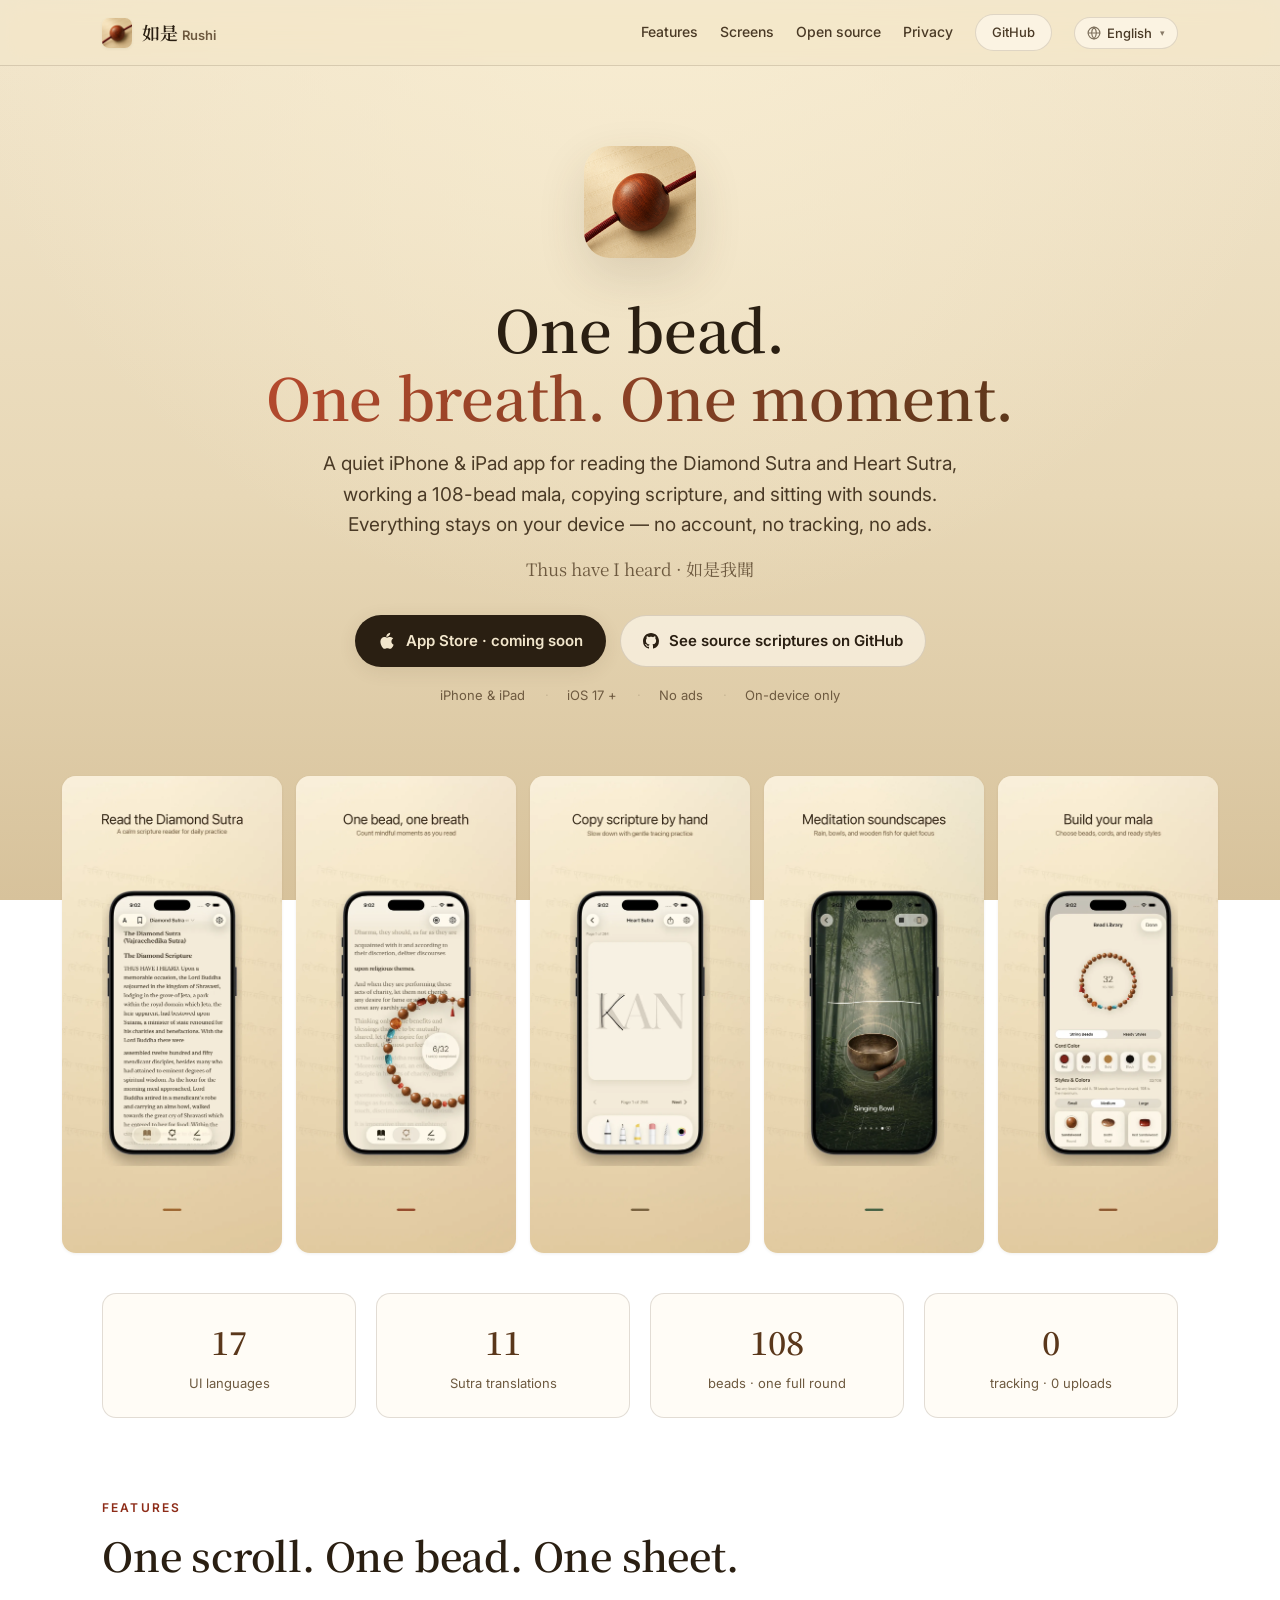
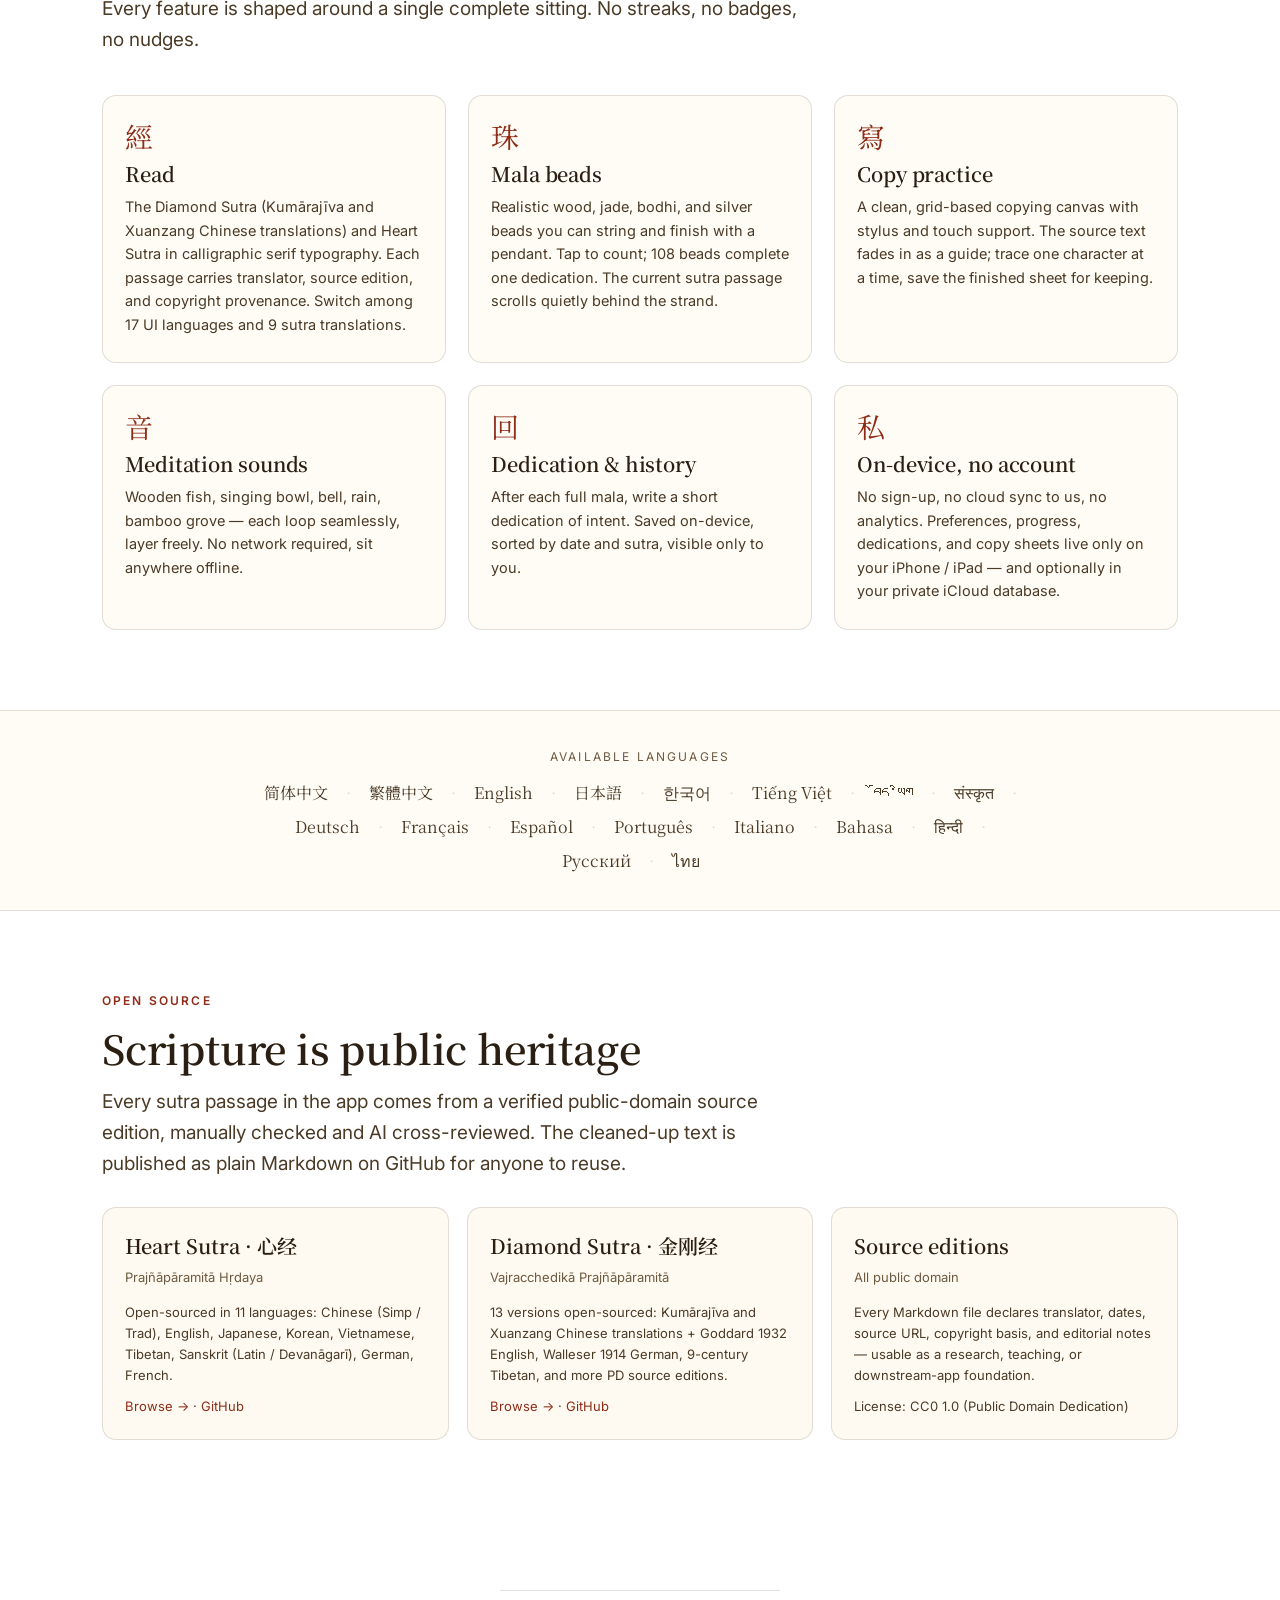
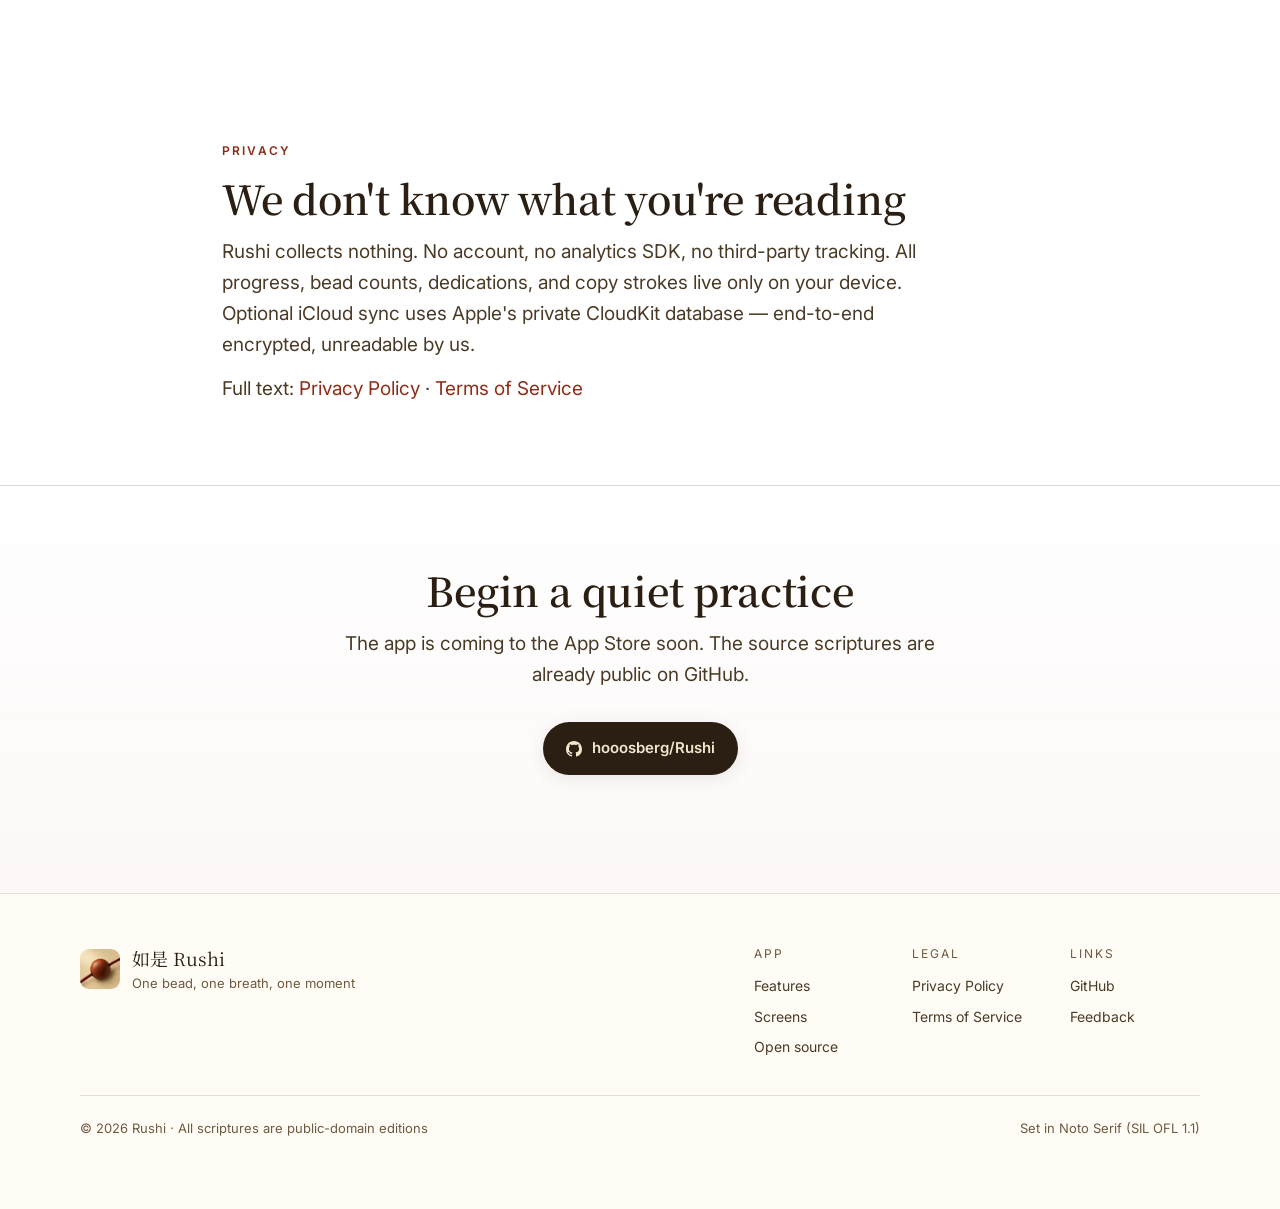
==== commit b6fa7e2e: "ui: restore nav links + 5-poster hero row + lang dropdown - 顶部 nav 恢复 功能 / 截图 / 开源经文 / 隐私 + GitHub 按" ====
--- a/index.html
+++ b/index.html
@@ -66,7 +66,14 @@
       <img src="./icons/app-icon-64.png" alt="Rushi 如是 app icon">
       <span><span class="name-cn">如是</span><span class="name-en">Rushi</span></span>
     </a>
-    <div class="lang-switcher" data-lang-switcher></div>
+    <div class="nav-links">
+      <a href="#features" data-i18n="nav.features">功能</a>
+      <a href="#screens" data-i18n="nav.screenshots">截图</a>
+      <a href="#sutras" data-i18n="nav.sutras">开源经文</a>
+      <a href="#privacy-promise" data-i18n="nav.privacy">隐私</a>
+      <a href="https://github.com/hooosberg/Rushi" class="btn btn-outline" style="padding:7px 16px;font-size:13px" data-i18n="nav.github">GitHub</a>
+      <div class="lang-dropdown" data-lang-switcher></div>
+    </div>
   </div>
 </nav>
 
@@ -94,37 +101,29 @@
   <div class="hero-meta">
     <span data-i18n="hero.meta.iphone">iPhone &amp; iPad</span>
     <span data-i18n="hero.meta.ios">iOS 17 +</span>
-    <span data-i18n="hero.meta.free">免费</span>
     <span data-i18n="hero.meta.noads">无广告</span>
     <span data-i18n="hero.meta.local">本地存储</span>
   </div>
 </section>
 
-<!-- ============================ Hero carousel ============================ -->
-<div class="carousel-wrap">
-  <div class="carousel" data-carousel>
-    <button class="carousel-btn carousel-prev" data-carousel-prev aria-label="Previous slide">‹</button>
-    <button class="carousel-btn carousel-next" data-carousel-next aria-label="Next slide">›</button>
-    <div class="carousel-track" data-carousel-track>
-      <div class="carousel-slide" data-carousel-slide>
-        <img data-carousel-img="01-read-diamond-sutra" src="./posters/zh-Hans/01-read-diamond-sutra.webp" alt="Read the Diamond Sutra" loading="eager">
-      </div>
-      <div class="carousel-slide" data-carousel-slide>
-        <img data-carousel-img="02-mindful-beads" src="./posters/zh-Hans/02-mindful-beads.webp" alt="Mindful mala beads" loading="lazy">
-      </div>
-      <div class="carousel-slide" data-carousel-slide>
-        <img data-carousel-img="03-copy-practice" src="./posters/zh-Hans/03-copy-practice.webp" alt="Copy practice" loading="lazy">
-      </div>
-      <div class="carousel-slide" data-carousel-slide>
-        <img data-carousel-img="04-meditation-sounds" src="./posters/zh-Hans/04-meditation-sounds.webp" alt="Meditation soundscapes" loading="lazy">
-      </div>
-      <div class="carousel-slide" data-carousel-slide>
-        <img data-carousel-img="05-bead-library" src="./posters/zh-Hans/05-bead-library.webp" alt="Bead library" loading="lazy">
-      </div>
-    </div>
-  </div>
-  <div class="carousel-dots" data-carousel-dots></div>
-</div>
+<!-- ============================ Hero poster row ============================ -->
+<section class="hero-posters" id="screens" aria-label="App screens">
+  <div class="hero-poster">
+    <img data-poster-img="01-read-diamond-sutra" src="./posters/zh-Hans/01-read-diamond-sutra.webp" alt="Read the Diamond Sutra" loading="eager">
+  </div>
+  <div class="hero-poster">
+    <img data-poster-img="02-mindful-beads" src="./posters/zh-Hans/02-mindful-beads.webp" alt="Mindful mala beads" loading="lazy">
+  </div>
+  <div class="hero-poster">
+    <img data-poster-img="03-copy-practice" src="./posters/zh-Hans/03-copy-practice.webp" alt="Copy practice" loading="lazy">
+  </div>
+  <div class="hero-poster">
+    <img data-poster-img="04-meditation-sounds" src="./posters/zh-Hans/04-meditation-sounds.webp" alt="Meditation soundscapes" loading="lazy">
+  </div>
+  <div class="hero-poster">
+    <img data-poster-img="05-bead-library" src="./posters/zh-Hans/05-bead-library.webp" alt="Bead library" loading="lazy">
+  </div>
+</section>
 
 <!-- ============================ Stats ============================ -->
 <div class="stat-row">
@@ -253,7 +252,7 @@
       <div class="foot-col">
         <span class="foot-col-title" data-i18n="foot.app">应用</span>
         <a href="#features" data-i18n="feat.eyebrow">功能</a>
-        <a href="#screenshots" data-i18n="shots.eyebrow">界面</a>
+        <a href="#screens" data-i18n="nav.screenshots">截图</a>
         <a href="#sutras" data-i18n="sutras.eyebrow">开源</a>
       </div>
       <div class="foot-col">
--- a/styles.css
+++ b/styles.css
@@ -157,107 +157,95 @@
 .hero-meta span::before { content: "·"; margin-right: 18px; color: var(--line); }
 .hero-meta span:first-child::before { content: ""; margin: 0; }
 
-/* ------------ Hero poster carousel ------------ */
-.carousel-wrap {
-  max-width: 760px; margin: 36px auto 0;
+/* ------------ Language dropdown ------------ */
+.lang-dropdown { position: relative; }
+.lang-dropdown-trigger {
+  display: inline-flex; align-items: center; gap: 6px;
+  padding: 7px 12px;
+  border-radius: 999px;
+  background: var(--surface);
+  border: 1px solid var(--line);
+  color: var(--ink-2);
+  font-size: 13px; font-weight: 500;
+  cursor: pointer;
+  transition: background-color 0.15s ease, border-color 0.15s ease;
+  font-family: var(--sans);
+}
+.lang-dropdown-trigger:hover { background: var(--surface-2); border-color: var(--ink); color: var(--ink); }
+.lang-dropdown-trigger svg { opacity: 0.7; }
+.lang-dropdown-trigger .caret { font-size: 9px; opacity: 0.65; margin-left: 2px; }
+.lang-dropdown-menu {
+  position: absolute; top: calc(100% + 6px); right: 0;
+  min-width: 168px;
+  background: rgba(255, 250, 240, 0.97);
+  backdrop-filter: blur(14px);
+  -webkit-backdrop-filter: blur(14px);
+  border: 1px solid var(--line);
+  border-radius: 14px;
+  box-shadow: var(--shadow-md);
+  padding: 6px;
+  display: none;
+  z-index: 200;
+}
+.lang-dropdown-menu.open { display: block; }
+.lang-dropdown-item {
+  display: block;
+  width: 100%;
+  text-align: left;
+  padding: 8px 14px;
+  font-size: 13.5px;
+  color: var(--ink-2);
+  background: transparent;
+  border: none; border-radius: 8px;
+  cursor: pointer;
+  font-family: var(--sans);
+  transition: background-color 0.12s ease, color 0.12s ease;
+}
+.lang-dropdown-item:hover { background: rgba(74, 58, 38, 0.06); color: var(--ink); }
+.lang-dropdown-item.active { color: var(--ink); font-weight: 600; background: rgba(184, 74, 46, 0.08); }
+.lang-dropdown-item.active::before { content: "✓ "; color: var(--vermilion-dark); font-weight: 700; }
+
+/* ------------ Hero poster row ------------ */
+.hero-posters {
+  max-width: 1200px;
+  margin: 30px auto 0;
   padding: 0 22px;
-  position: relative;
-}
-.carousel {
-  position: relative;
-  border-radius: var(--radius-lg);
+  display: grid;
+  grid-template-columns: repeat(5, 1fr);
+  gap: 14px;
+}
+.hero-poster {
+  border-radius: var(--radius);
   overflow: hidden;
-  background: rgba(255, 250, 240, 0.5);
-  box-shadow: var(--shadow-lg);
-  outline: none;
-}
-.carousel-track {
-  display: flex;
-  width: 100%;
-  transition: transform 480ms cubic-bezier(.32,.72,.27,1);
-  will-change: transform;
-}
-.carousel-slide {
-  flex: 0 0 100%;
-  min-width: 0;
-  display: flex; align-items: center; justify-content: center;
-}
-.carousel-slide img {
-  width: 100%; height: auto;
-  display: block;
-  user-select: none; -webkit-user-drag: none;
-}
-.carousel-btn {
-  position: absolute; top: 50%; transform: translateY(-50%);
-  width: 38px; height: 38px;
-  display: flex; align-items: center; justify-content: center;
-  border: none; border-radius: 50%;
-  background: rgba(255, 250, 240, 0.85);
-  color: var(--ink);
+  background: rgba(255, 250, 240, 0.45);
   box-shadow: var(--shadow-sm);
-  cursor: pointer;
-  font-size: 18px; font-weight: 700;
-  transition: background-color 0.15s ease, transform 0.15s ease;
-  backdrop-filter: blur(8px);
-  -webkit-backdrop-filter: blur(8px);
-}
-.carousel-btn:hover { background: rgba(255, 250, 240, 1); transform: translateY(-50%) scale(1.05); }
-.carousel-btn:active { transform: translateY(-50%) scale(0.95); }
-.carousel-prev { left: 8px; }
-.carousel-next { right: 8px; }
-.carousel-dots {
-  display: flex; gap: 8px; justify-content: center;
-  padding: 16px 0 6px;
-}
-.carousel-dot {
-  width: 7px; height: 7px; border-radius: 50%;
-  border: none; padding: 0;
-  background: var(--paper-3);
-  cursor: pointer;
-  transition: background-color 0.2s ease, transform 0.2s ease;
-}
-.carousel-dot:hover { background: var(--wood-light); }
-.carousel-dot.active { background: var(--wood); transform: scale(1.4); }
-
-@media (max-width: 540px) {
-  .carousel-btn { width: 32px; height: 32px; font-size: 15px; }
-  .carousel-prev { left: 4px; }
-  .carousel-next { right: 4px; }
-}
-
-/* ------------ Language switcher ------------ */
-.lang-switcher {
-  display: flex; gap: 6px; flex-wrap: wrap;
-  padding: 6px;
-  border-radius: 999px;
-  background: rgba(255, 250, 240, 0.6);
-  border: 1px solid var(--line);
-  margin-left: auto;
-  align-items: center;
-}
-.lang-pill {
-  padding: 5px 11px;
-  font-size: 12px;
-  font-weight: 500;
-  color: var(--muted);
-  background: transparent;
-  border: none;
-  border-radius: 999px;
-  cursor: pointer;
-  white-space: nowrap;
-  transition: background-color 0.15s ease, color 0.15s ease;
-  font-family: var(--sans);
-}
-.lang-pill:hover { color: var(--ink-2); background: rgba(74, 58, 38, 0.06); }
-.lang-pill.active { color: var(--paper); background: var(--ink); }
-@media (max-width: 720px) {
-  .lang-switcher {
-    margin-left: 0;
-    justify-content: center;
-    width: 100%;
+  transition: transform 0.25s ease, box-shadow 0.25s ease;
+}
+.hero-poster:hover {
+  transform: translateY(-3px);
+  box-shadow: var(--shadow-md);
+}
+.hero-poster img {
+  width: 100%; height: auto; display: block;
+}
+@media (max-width: 980px) {
+  .hero-posters { grid-template-columns: repeat(3, 1fr); }
+  .hero-posters > .hero-poster:nth-child(4),
+  .hero-posters > .hero-poster:nth-child(5) { display: none; }
+}
+@media (max-width: 580px) {
+  .hero-posters {
+    grid-template-columns: none;
+    grid-auto-flow: column;
+    grid-auto-columns: 65%;
     overflow-x: auto;
+    scroll-snap-type: x mandatory;
+    padding: 0 16px;
+    gap: 12px;
   }
-  .nav-inner { flex-wrap: wrap; }
+  .hero-posters > .hero-poster { scroll-snap-align: center; }
+  .hero-posters > .hero-poster:nth-child(4),
+  .hero-posters > .hero-poster:nth-child(5) { display: block; }
 }
 
 /* ------------ Stats / facts ------------ */
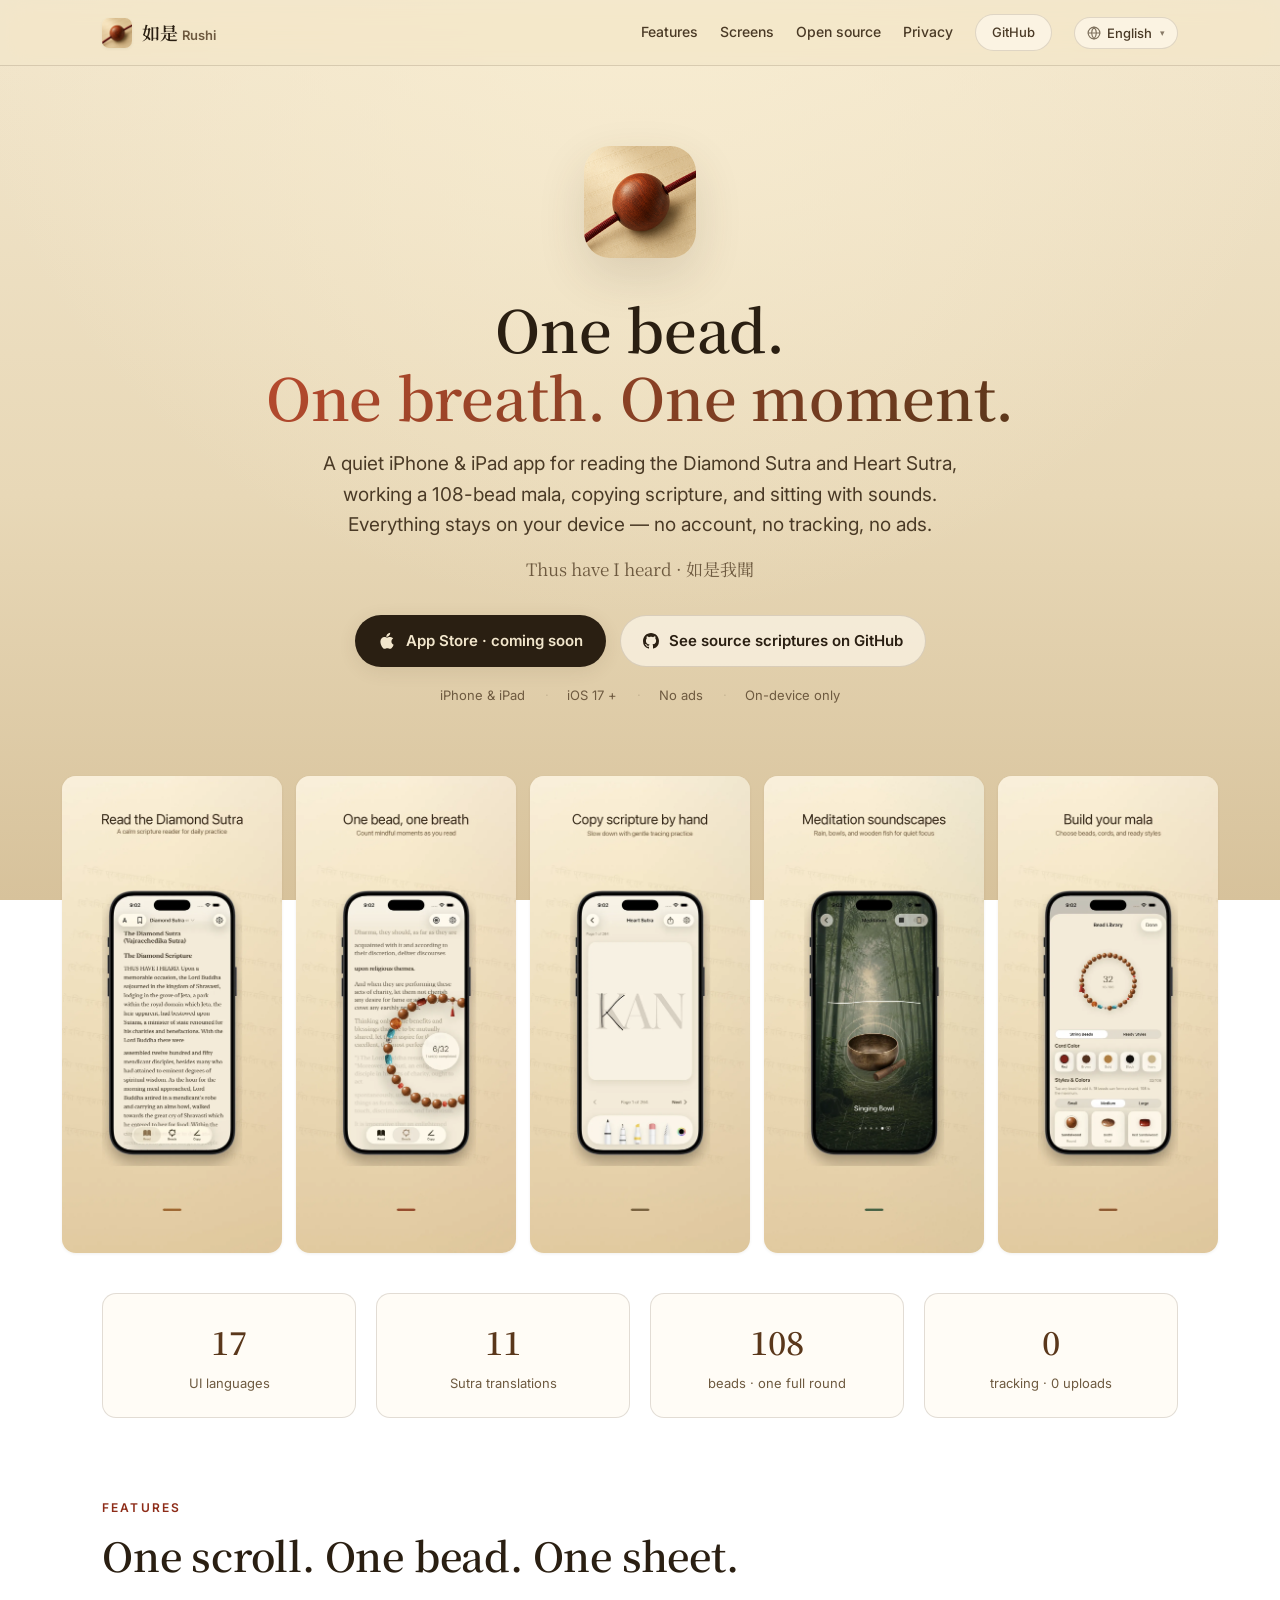
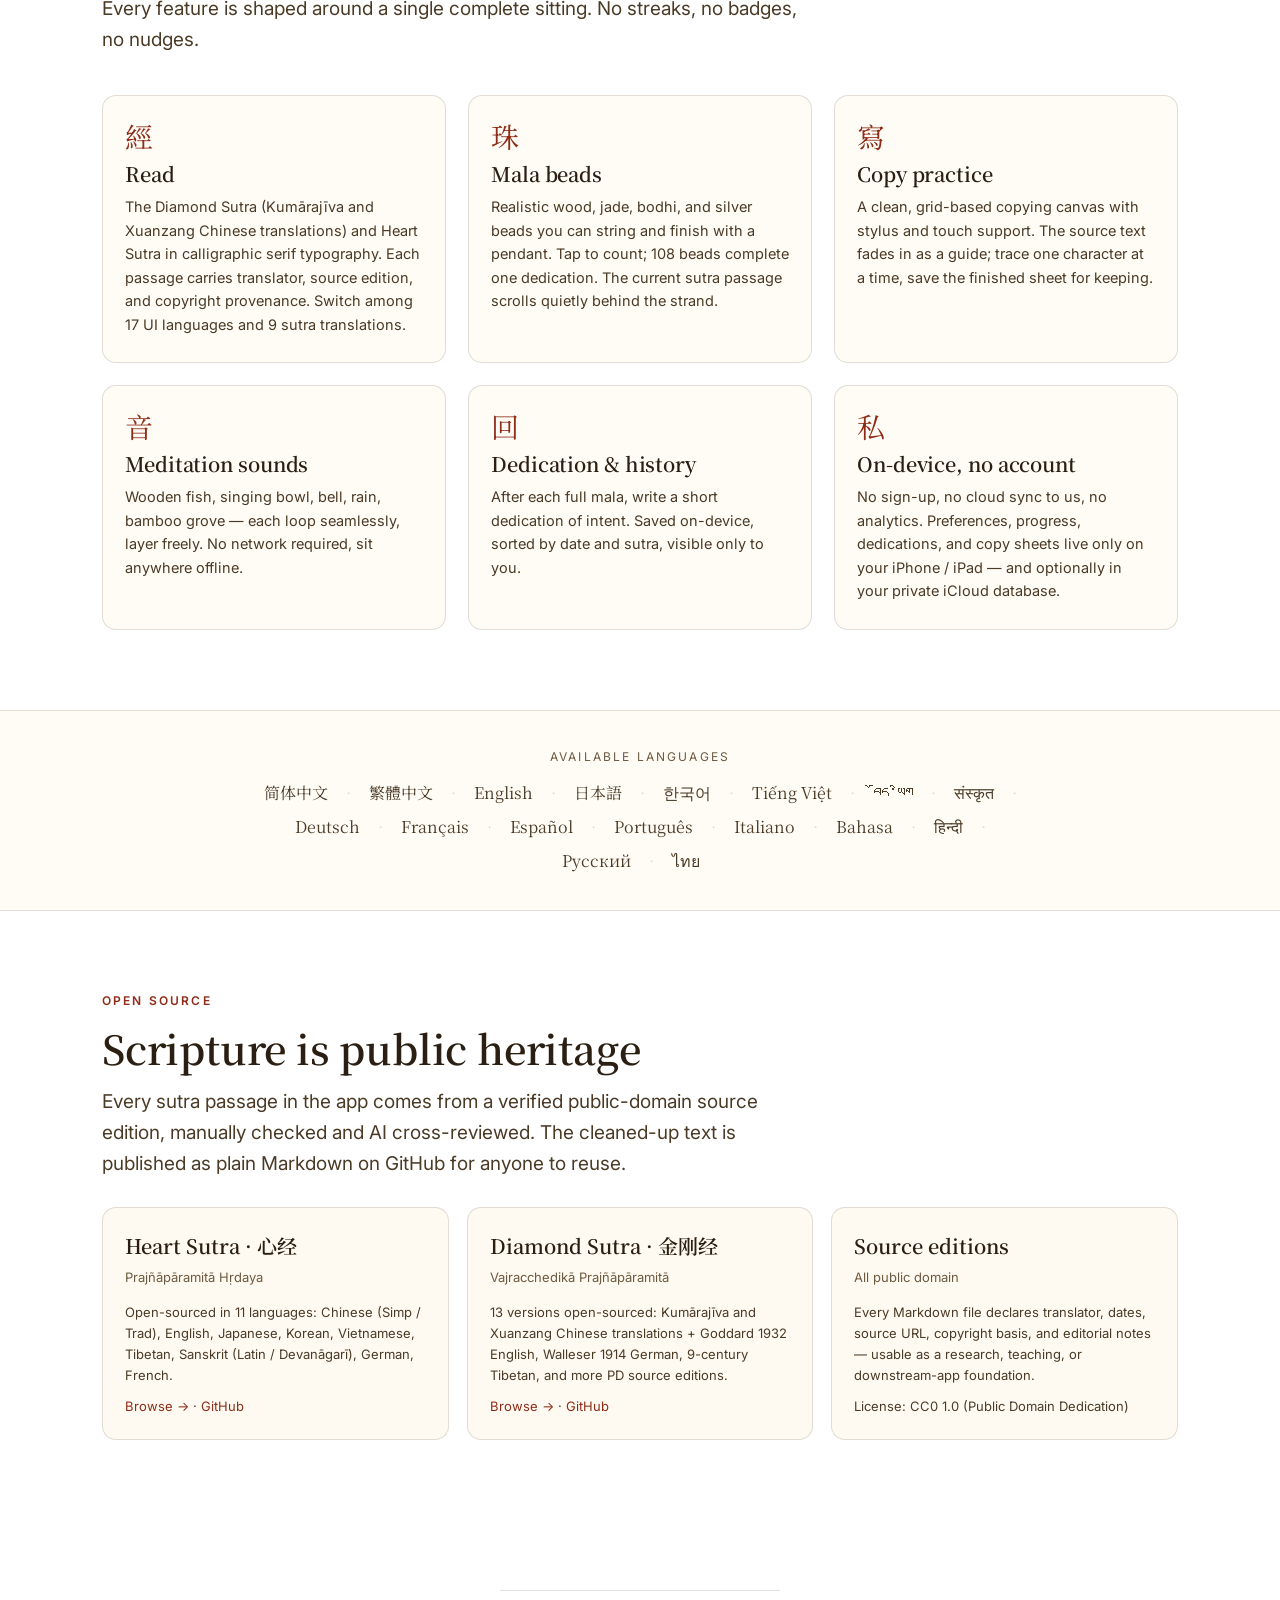
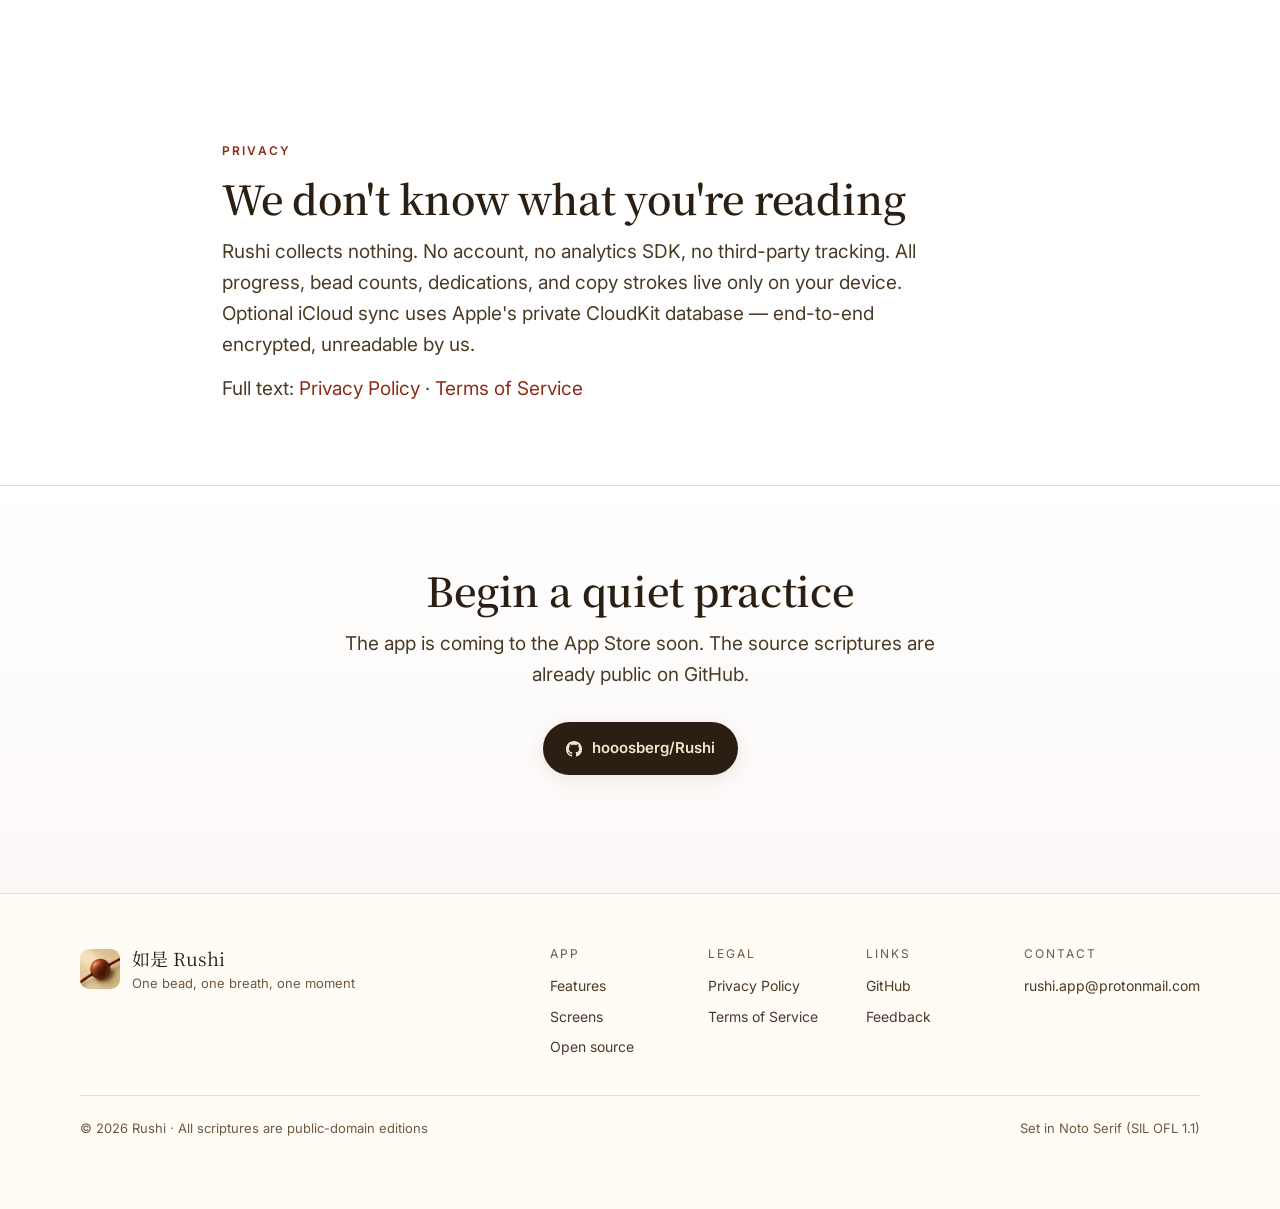
==== commit 80a03c3d: "ui: add contact email to footer (9 languages) 新增「联系」一栏，里面是 mailto:rushi.app@protonmail.com， 方便访客在不离开" ====
--- a/index.html
+++ b/index.html
@@ -265,6 +265,10 @@
         <a href="https://github.com/hooosberg/Rushi" data-i18n="foot.repo">GitHub</a>
         <a href="https://github.com/hooosberg/Rushi/issues" data-i18n="foot.feedback">反馈与建议</a>
       </div>
+      <div class="foot-col">
+        <span class="foot-col-title" data-i18n="foot.contact">联系</span>
+        <a href="mailto:rushi.app@protonmail.com">rushi.app@protonmail.com</a>
+      </div>
     </div>
   </div>
   <div class="foot-bottom">
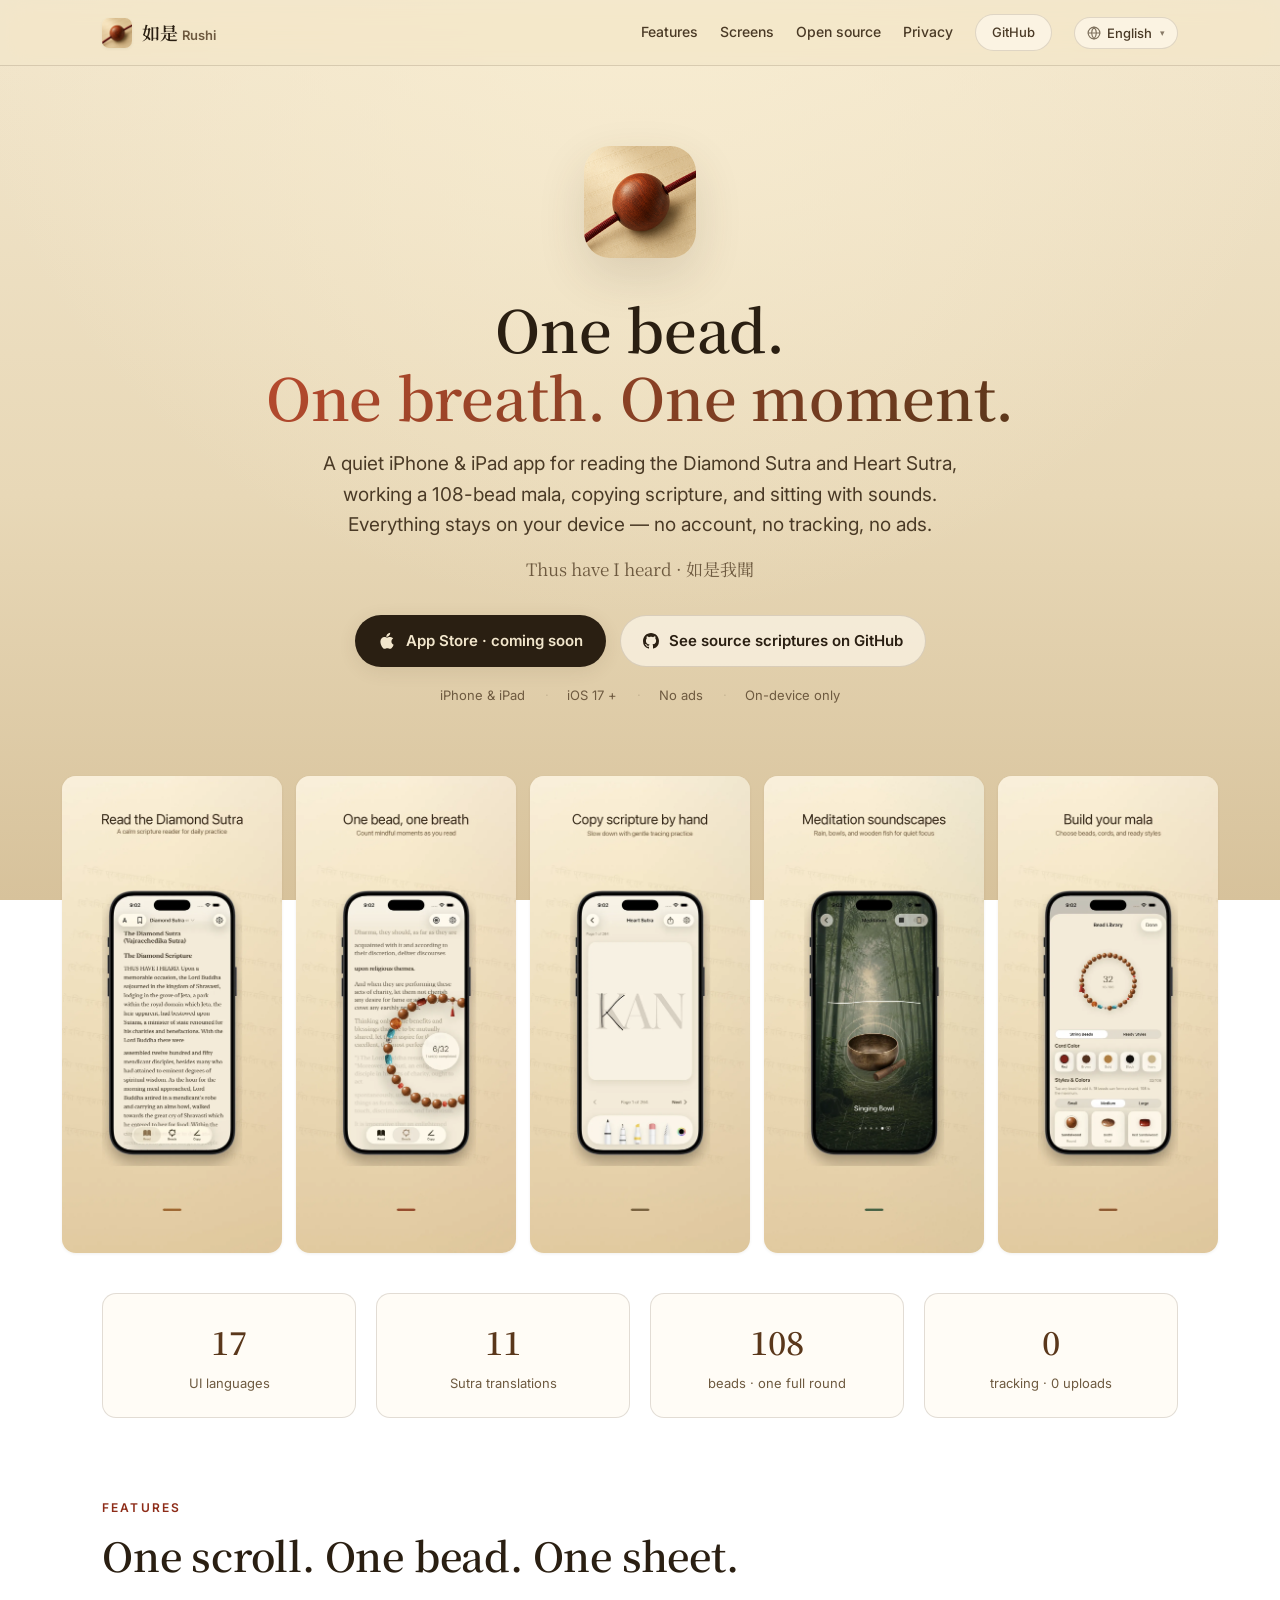
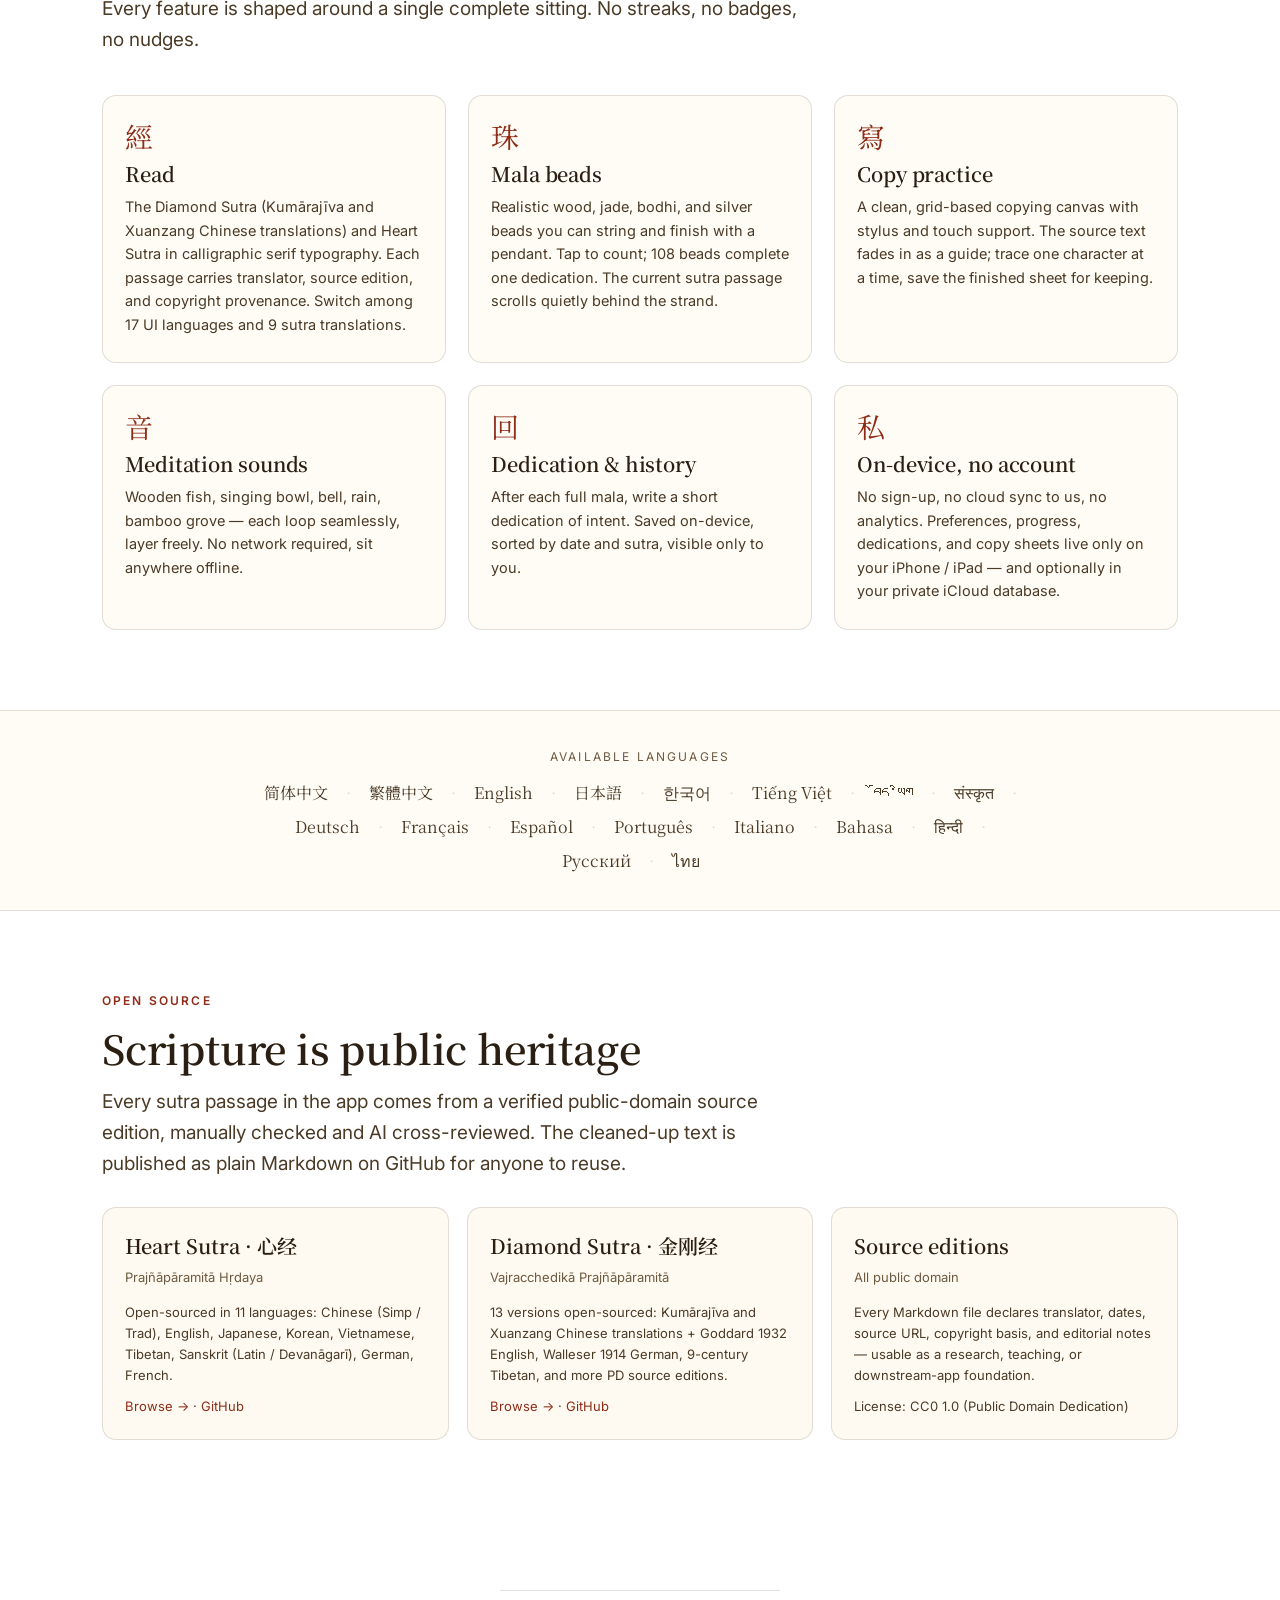
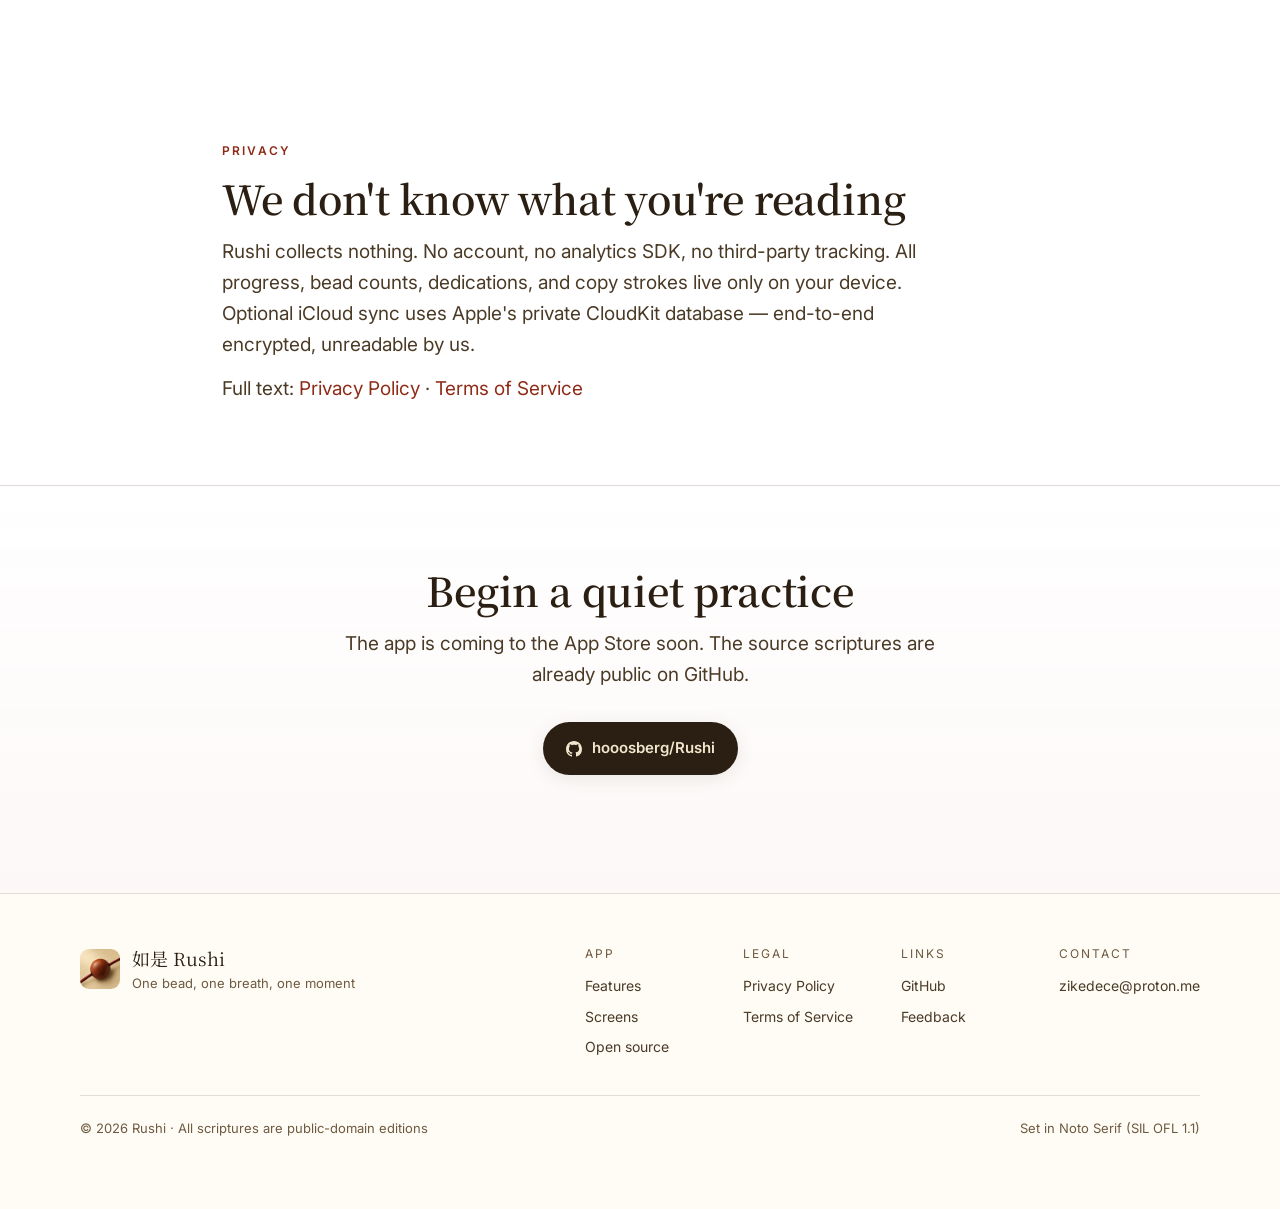
==== commit 2fa5be31: "chore: switch contact email to zikedece@proton.me Updates the contact address in index.html footer, " ====
--- a/index.html
+++ b/index.html
@@ -267,7 +267,7 @@
       </div>
       <div class="foot-col">
         <span class="foot-col-title" data-i18n="foot.contact">联系</span>
-        <a href="mailto:rushi.app@protonmail.com">rushi.app@protonmail.com</a>
+        <a href="mailto:zikedece@proton.me">zikedece@proton.me</a>
       </div>
     </div>
   </div>
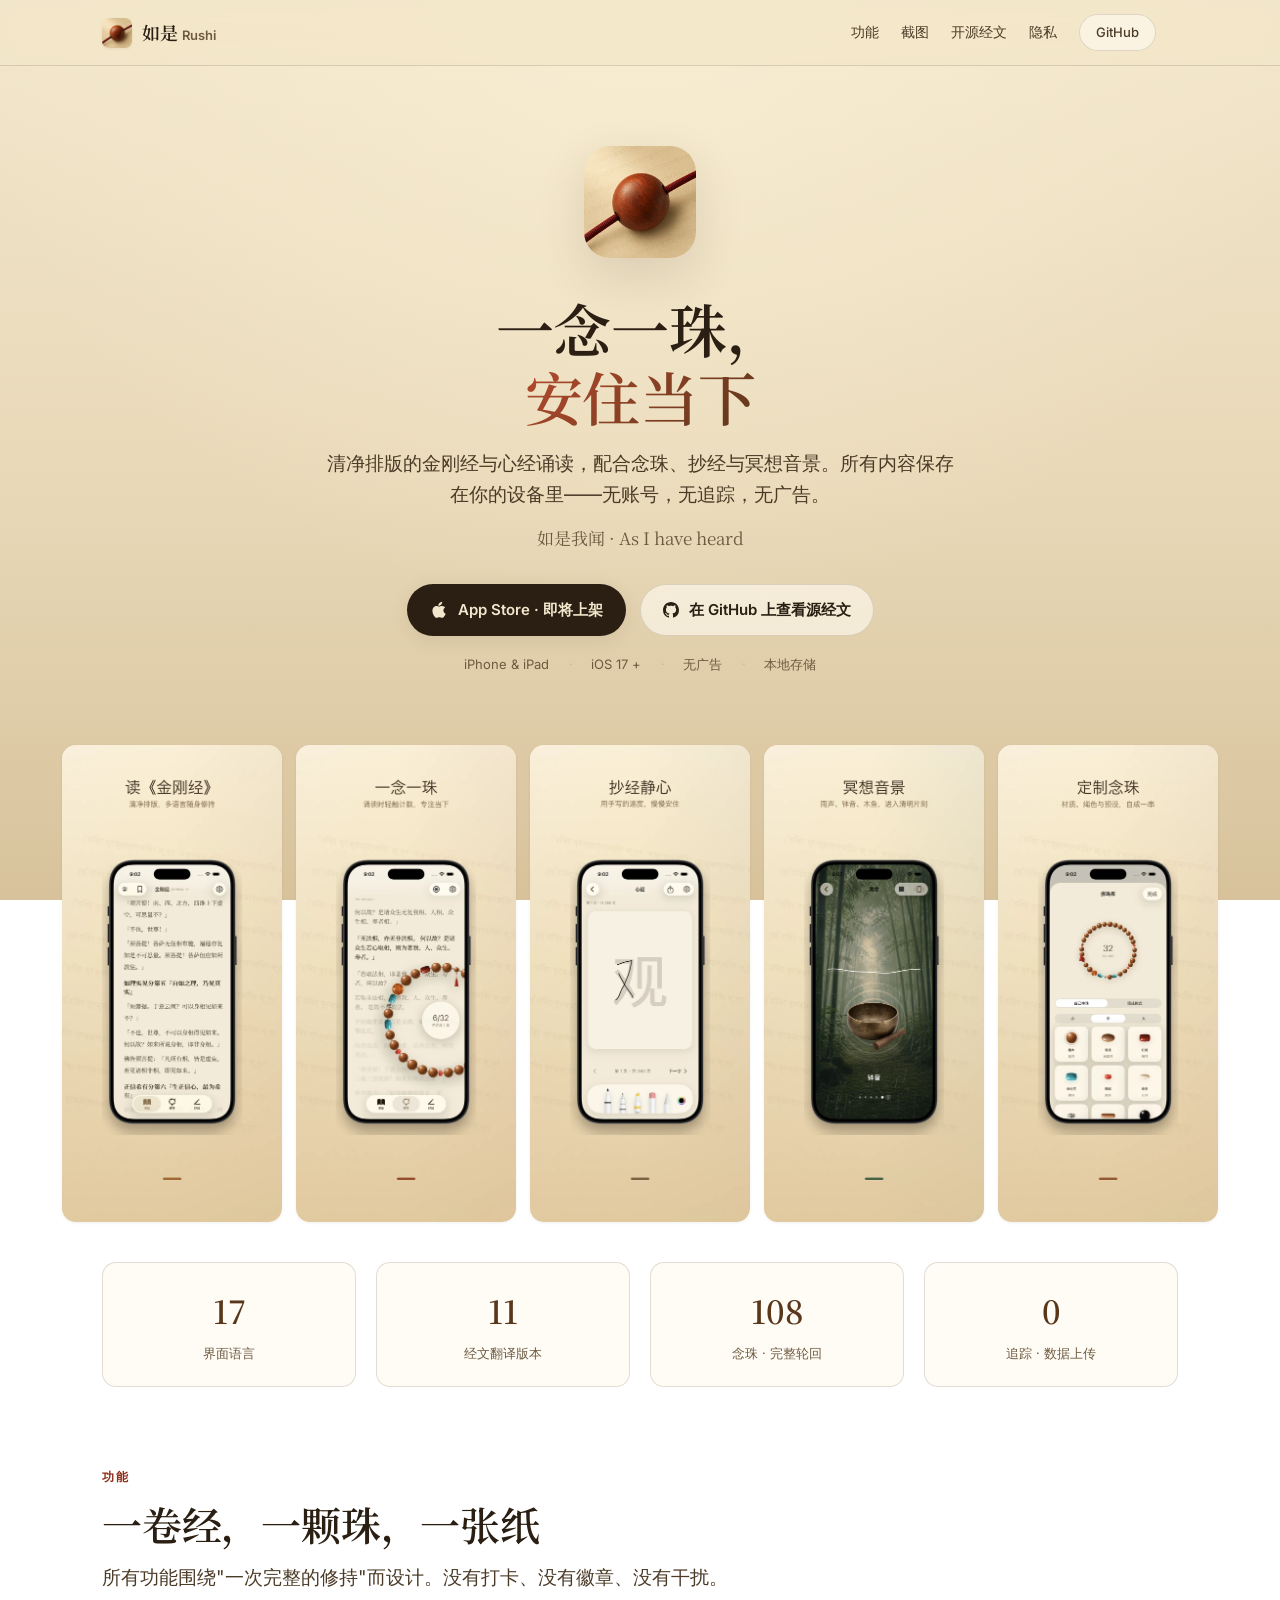
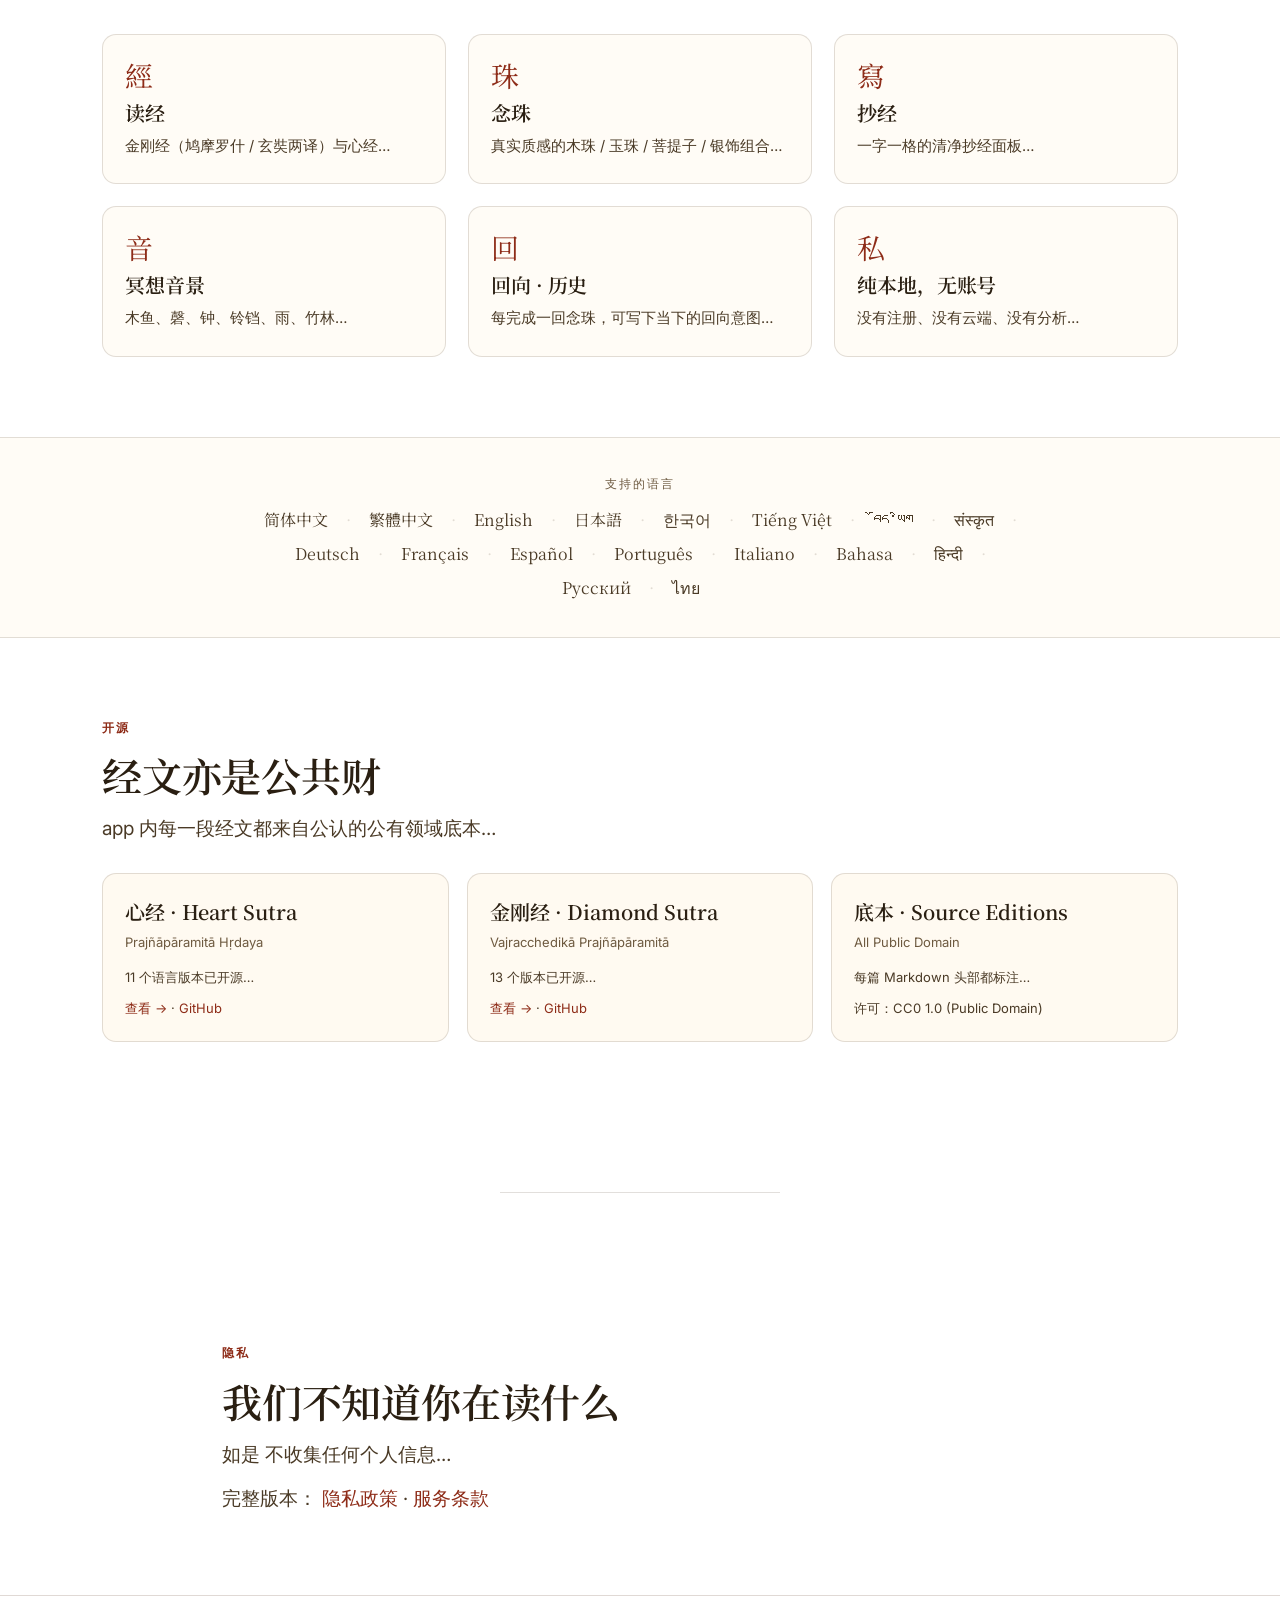
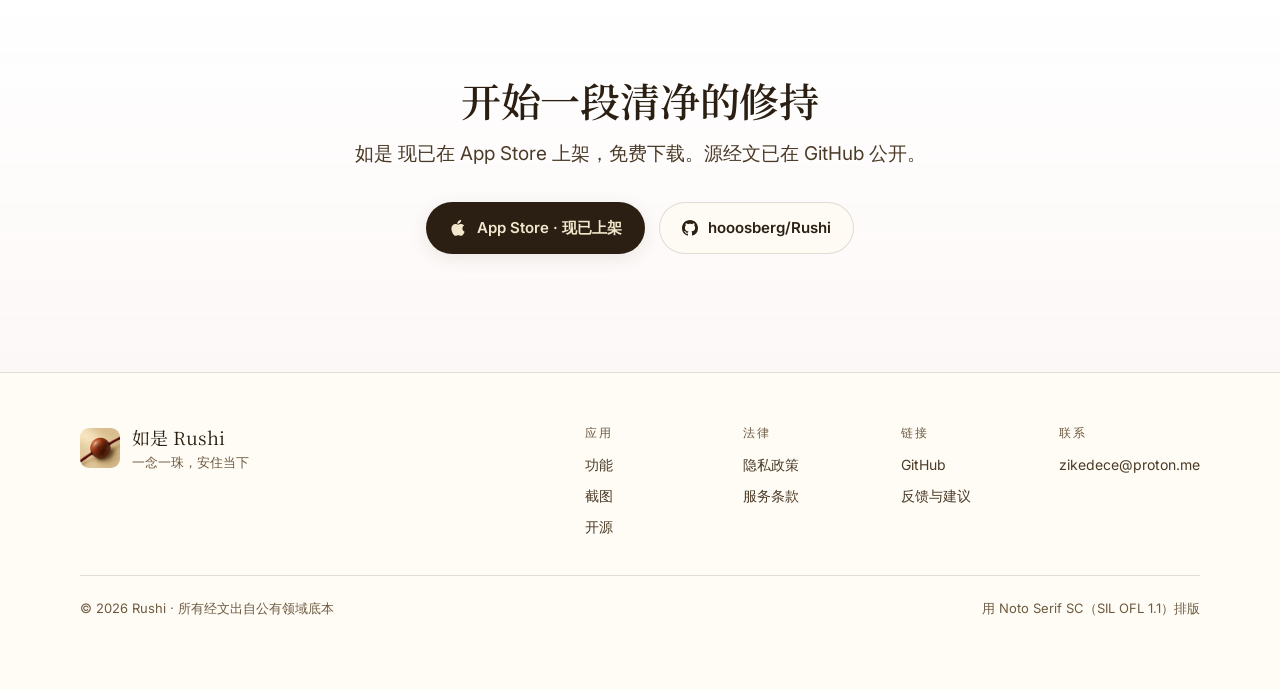
==== commit 366d5b85: "feat: mark app as launched — update all CTAs and links to App Store Replace all "coming soon / 即将上架"" ====
--- a/index.html
+++ b/index.html
@@ -53,6 +53,7 @@
     "image": "https://hooosberg.github.io/Rushi/icons/app-icon-1024.png",
     "inLanguage": ["zh-Hans","zh-Hant","en","ja","ko","vi","bo","sa","de","fr","th","hi","es","pt","ru","it","id"],
     "offers": { "@type": "Offer", "price": "0", "priceCurrency": "USD" },
+    "downloadUrl": "https://apps.apple.com/us/app/rushi-sutra-mala-meditation/id6766074713",
     "author": { "@type": "Person", "name": "hooosberg", "url": "https://github.com/hooosberg" }
   }
   </script>
@@ -88,7 +89,7 @@
   <p class="subtitle" data-i18n="hero.subtitle">如是我闻 · As I have heard</p>
 
   <div class="cta-row">
-    <a href="#download" class="btn btn-primary">
+    <a href="https://apps.apple.com/us/app/rushi-sutra-mala-meditation/id6766074713" class="btn btn-primary" target="_blank" rel="noopener">
       <svg width="18" height="18" viewBox="0 0 384 512" fill="currentColor"><path d="M318.7 268.7c-.2-36.7 16.4-64.4 50-84.8-18.8-26.9-47.2-41.7-84.7-44.6-35.5-2.8-74.3 20.7-88.5 20.7-15 0-49.4-19.7-76.4-19.7C63.3 141.2 4 184.8 4 273.5q0 39.3 14.4 81.2c12.8 36.7 59 126.7 107.2 125.2 25.2-.6 43-17.9 75.8-17.9 31.8 0 48.3 17.9 76.4 17.9 48.6-.7 90.4-82.5 102.6-119.3-65.2-30.7-61.7-90-61.7-91.9zM254.6 100.4C285.3 64 282.5 30.9 281.6 19c-27.6 1.6-59.5 18.8-77.7 39.9-20 22.6-31.7 50.6-29.2 81.9 29.8 2.3 56.9-13 79.9-40.4z"/></svg>
       <span data-i18n="hero.cta.store">App Store · 即将上架</span>
     </a>
@@ -229,9 +230,13 @@
 <!-- ============================ Final CTA ============================ -->
 <section class="cta-section" id="download">
   <h2 data-i18n="cta.title">开始一段清净的修持</h2>
-  <p class="lede" style="margin:14px auto 28px" data-i18n="cta.body">app 即将在 App Store 上架，敬请关注。源经文已在 GitHub 公开，可先行查阅。</p>
+  <p class="lede" style="margin:14px auto 28px" data-i18n="cta.body">如是 现已在 App Store 上架，免费下载。源经文已在 GitHub 公开。</p>
   <div class="cta-row">
-    <a href="https://github.com/hooosberg/Rushi" class="btn btn-primary">
+    <a href="https://apps.apple.com/us/app/rushi-sutra-mala-meditation/id6766074713" class="btn btn-primary" target="_blank" rel="noopener">
+      <svg width="18" height="18" viewBox="0 0 384 512" fill="currentColor"><path d="M318.7 268.7c-.2-36.7 16.4-64.4 50-84.8-18.8-26.9-47.2-41.7-84.7-44.6-35.5-2.8-74.3 20.7-88.5 20.7-15 0-49.4-19.7-76.4-19.7C63.3 141.2 4 184.8 4 273.5q0 39.3 14.4 81.2c12.8 36.7 59 126.7 107.2 125.2 25.2-.6 43-17.9 75.8-17.9 31.8 0 48.3 17.9 76.4 17.9 48.6-.7 90.4-82.5 102.6-119.3-65.2-30.7-61.7-90-61.7-91.9zM254.6 100.4C285.3 64 282.5 30.9 281.6 19c-27.6 1.6-59.5 18.8-77.7 39.9-20 22.6-31.7 50.6-29.2 81.9 29.8 2.3 56.9-13 79.9-40.4z"/></svg>
+      <span data-i18n="hero.cta.store">App Store · 现已上架</span>
+    </a>
+    <a href="https://github.com/hooosberg/Rushi" class="btn btn-outline">
       <svg width="16" height="16" viewBox="0 0 16 16" fill="currentColor"><path d="M8 0c4.42 0 8 3.58 8 8a8.013 8.013 0 0 1-5.45 7.59c-.4.08-.55-.17-.55-.38 0-.27.01-1.13.01-2.2 0-.75-.25-1.23-.54-1.48 1.78-.2 3.65-.88 3.65-3.95 0-.88-.31-1.59-.82-2.15.08-.2.36-1.02-.08-2.12 0 0-.67-.22-2.2.82-.64-.18-1.32-.27-2-.27-.68 0-1.36.09-2 .27-1.53-1.03-2.2-.82-2.2-.82-.44 1.1-.16 1.92-.08 2.12-.51.56-.82 1.28-.82 2.15 0 3.06 1.86 3.75 3.64 3.95-.23.2-.44.55-.51 1.07-.46.21-1.61.55-2.33-.66-.15-.24-.6-.83-1.23-.82-.67.01-.27.38.01.53.34.19.73.9.82 1.13.16.45.68 1.31 2.69.94 0 .67.01 1.3.01 1.49 0 .21-.15.45-.55.38A7.995 7.995 0 0 1 0 8c0-4.42 3.58-8 8-8Z"/></svg>
       hooosberg/Rushi
     </a>
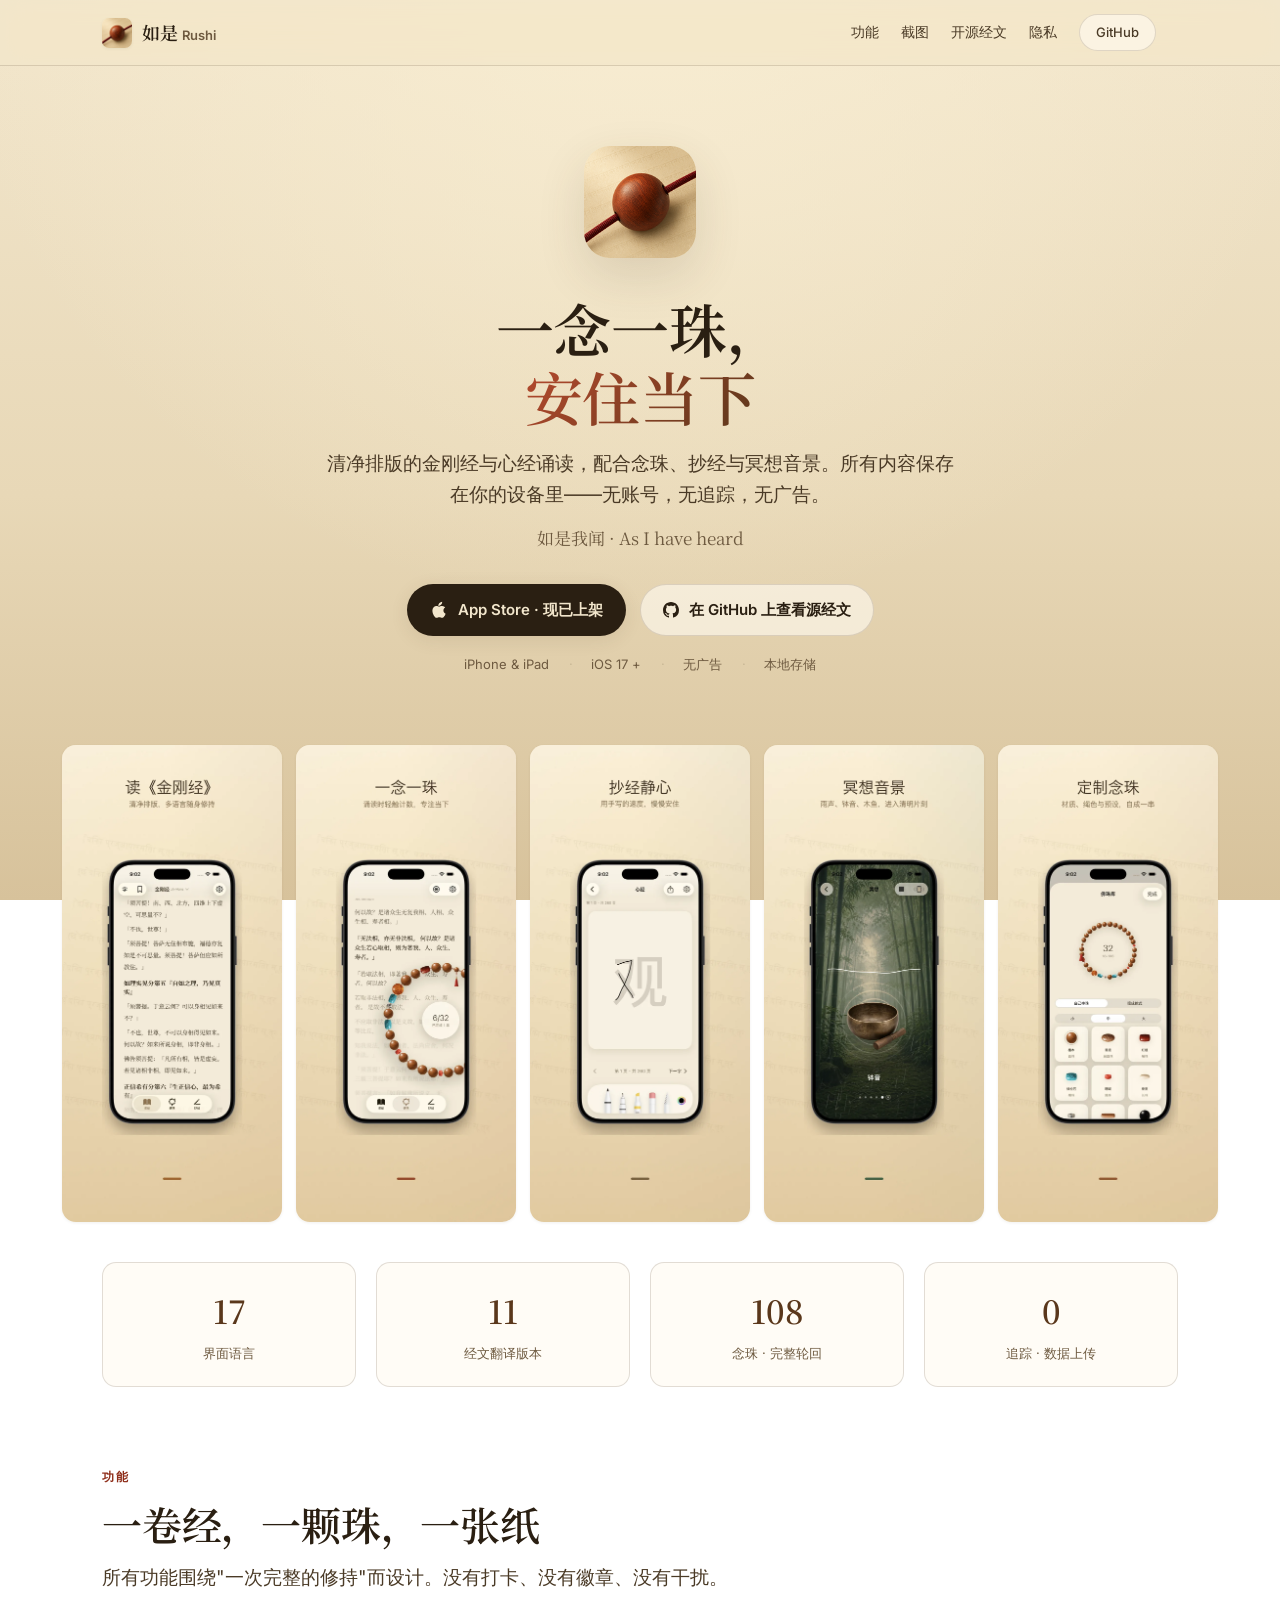
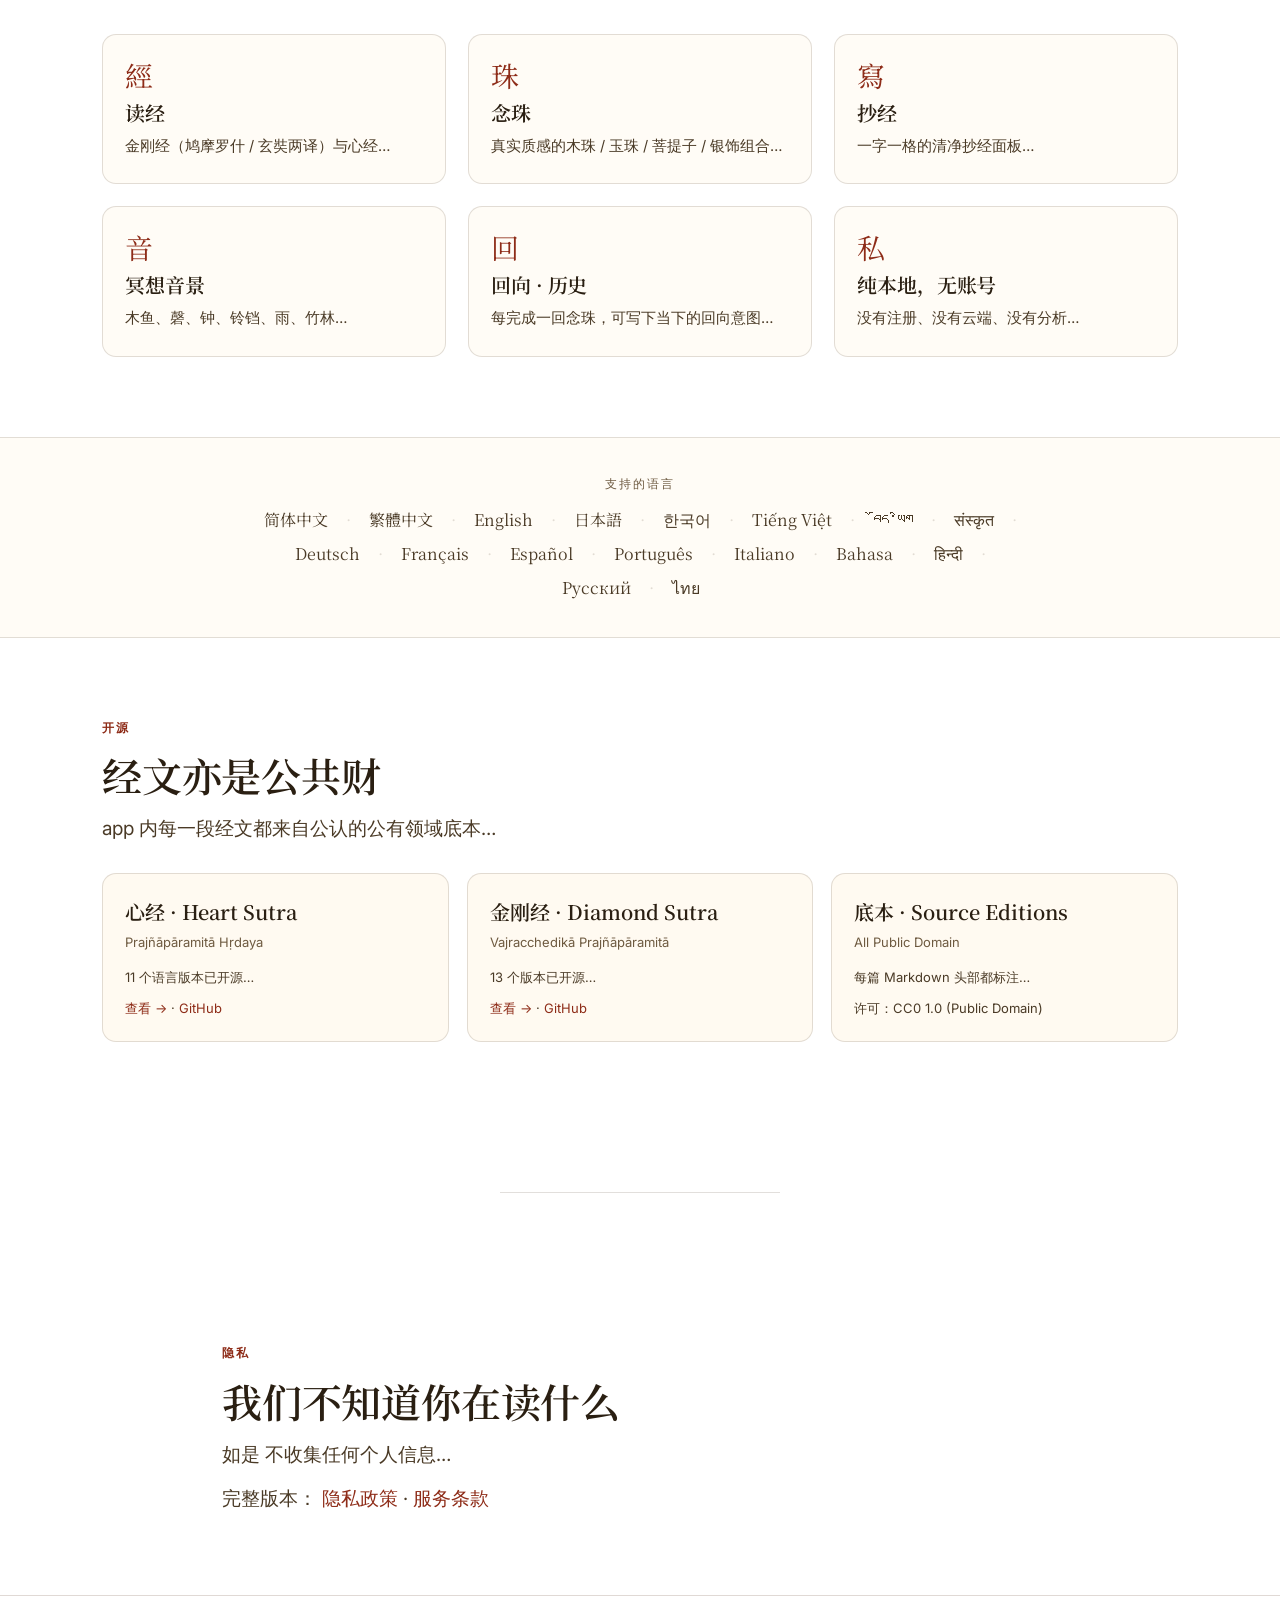
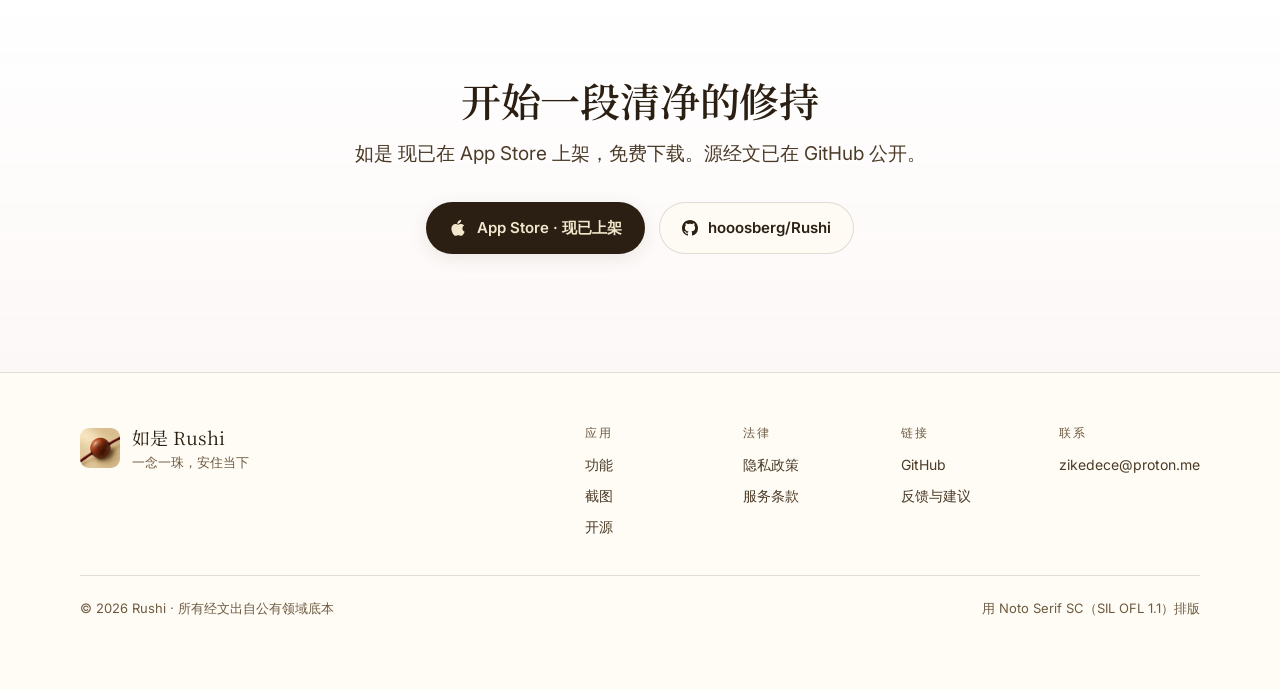
==== commit bda9d95a: "fix: correct remaining coming-soon text in HTML fallback and README index.html static span text and " ====
--- a/index.html
+++ b/index.html
@@ -91,7 +91,7 @@
   <div class="cta-row">
     <a href="https://apps.apple.com/us/app/rushi-sutra-mala-meditation/id6766074713" class="btn btn-primary" target="_blank" rel="noopener">
       <svg width="18" height="18" viewBox="0 0 384 512" fill="currentColor"><path d="M318.7 268.7c-.2-36.7 16.4-64.4 50-84.8-18.8-26.9-47.2-41.7-84.7-44.6-35.5-2.8-74.3 20.7-88.5 20.7-15 0-49.4-19.7-76.4-19.7C63.3 141.2 4 184.8 4 273.5q0 39.3 14.4 81.2c12.8 36.7 59 126.7 107.2 125.2 25.2-.6 43-17.9 75.8-17.9 31.8 0 48.3 17.9 76.4 17.9 48.6-.7 90.4-82.5 102.6-119.3-65.2-30.7-61.7-90-61.7-91.9zM254.6 100.4C285.3 64 282.5 30.9 281.6 19c-27.6 1.6-59.5 18.8-77.7 39.9-20 22.6-31.7 50.6-29.2 81.9 29.8 2.3 56.9-13 79.9-40.4z"/></svg>
-      <span data-i18n="hero.cta.store">App Store · 即将上架</span>
+      <span data-i18n="hero.cta.store">App Store · 现已上架</span>
     </a>
     <a href="https://github.com/hooosberg/Rushi" class="btn btn-outline">
       <svg width="16" height="16" viewBox="0 0 16 16" fill="currentColor"><path d="M8 0c4.42 0 8 3.58 8 8a8.013 8.013 0 0 1-5.45 7.59c-.4.08-.55-.17-.55-.38 0-.27.01-1.13.01-2.2 0-.75-.25-1.23-.54-1.48 1.78-.2 3.65-.88 3.65-3.95 0-.88-.31-1.59-.82-2.15.08-.2.36-1.02-.08-2.12 0 0-.67-.22-2.2.82-.64-.18-1.32-.27-2-.27-.68 0-1.36.09-2 .27-1.53-1.03-2.2-.82-2.2-.82-.44 1.1-.16 1.92-.08 2.12-.51.56-.82 1.28-.82 2.15 0 3.06 1.86 3.75 3.64 3.95-.23.2-.44.55-.51 1.07-.46.21-1.61.55-2.33-.66-.15-.24-.6-.83-1.23-.82-.67.01-.27.38.01.53.34.19.73.9.82 1.13.16.45.68 1.31 2.69.94 0 .67.01 1.3.01 1.49 0 .21-.15.45-.55.38A7.995 7.995 0 0 1 0 8c0-4.42 3.58-8 8-8Z"/></svg>
